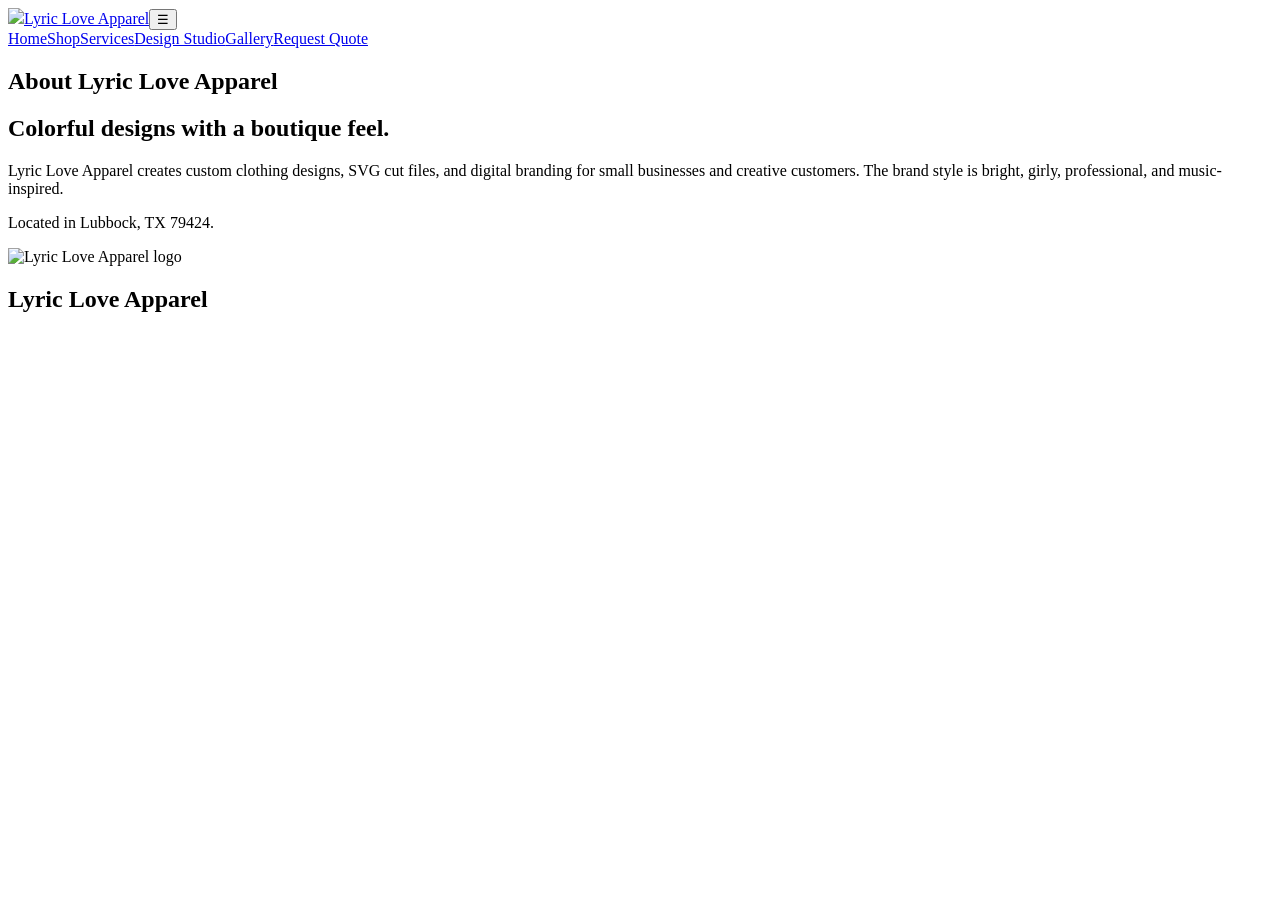
==== about.html @ c3734555 "Add files via upload" ====
<!DOCTYPE html><html lang="en"><head><meta charset="UTF-8"><meta name="viewport" content="width=device-width, initial-scale=1.0"><title>About | Lyric Love Apparel</title><link href="https://fonts.googleapis.com/css2?family=Pacifico&family=Poppins:wght@300;400;600;700;800&display=swap" rel="stylesheet"><link rel="stylesheet" href="css/style.css"></head><body><nav class="navbar"><a class="brand" href="index.html"><img src="images/logo.png"><span>Lyric Love Apparel</span></a><button class="menu-toggle">☰</button><div class="nav-links"><a href="index.html">Home</a><a href="shop.html">Shop</a><a href="services.html">Services</a><a href="design-studio.html">Design Studio</a><a href="gallery.html">Gallery</a><a href="contact.html" class="pill">Request Quote</a></div></nav><section class="page-hero"><h1>About Lyric Love Apparel</h1></section><section class="section split"><div><h2>Colorful designs with a boutique feel.</h2><p>Lyric Love Apparel creates custom clothing designs, SVG cut files, and digital branding for small businesses and creative customers. The brand style is bright, girly, professional, and music-inspired.</p><p>Located in Lubbock, TX 79424.</p></div><img class="card" src="images/logo.png" alt="Lyric Love Apparel logo"></section><footer><h2>Lyric Love Apparel</h2></footer><script src="js/script.js"></script></body></html>
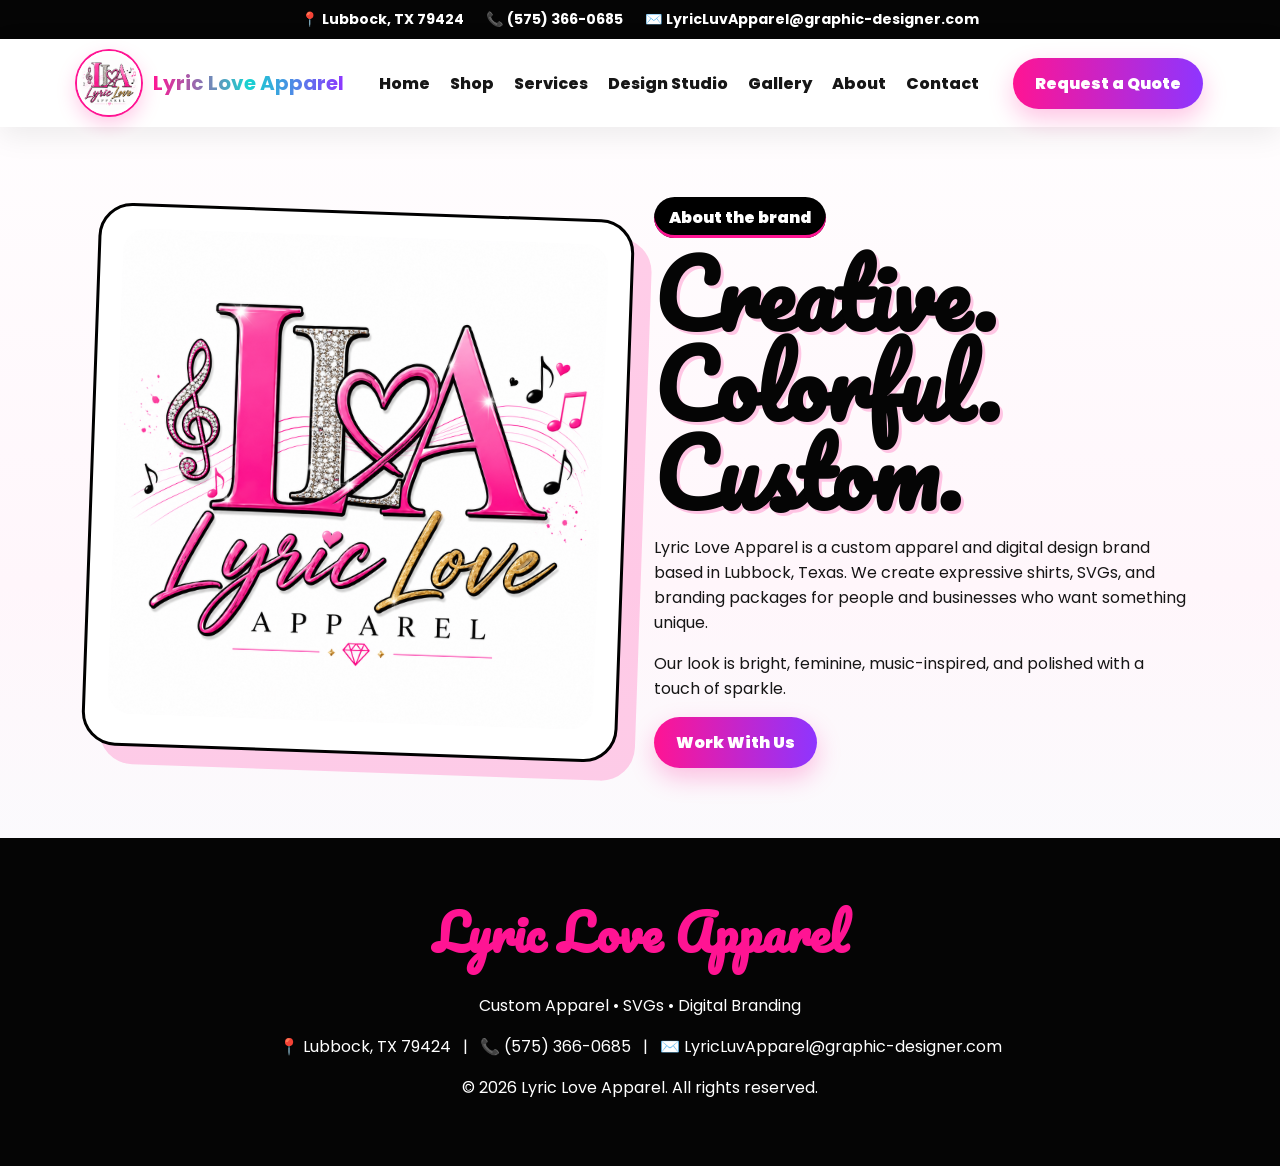
==== commit 5744ff65: "Add files via upload" ====
--- a/about.html
+++ b/about.html
@@ -1 +1,2 @@
-<!DOCTYPE html><html lang="en"><head><meta charset="UTF-8"><meta name="viewport" content="width=device-width, initial-scale=1.0"><title>About | Lyric Love Apparel</title><link href="https://fonts.googleapis.com/css2?family=Pacifico&family=Poppins:wght@300;400;600;700;800&display=swap" rel="stylesheet"><link rel="stylesheet" href="css/style.css"></head><body><nav class="navbar"><a class="brand" href="index.html"><img src="images/logo.png"><span>Lyric Love Apparel</span></a><button class="menu-toggle">☰</button><div class="nav-links"><a href="index.html">Home</a><a href="shop.html">Shop</a><a href="services.html">Services</a><a href="design-studio.html">Design Studio</a><a href="gallery.html">Gallery</a><a href="contact.html" class="pill">Request Quote</a></div></nav><section class="page-hero"><h1>About Lyric Love Apparel</h1></section><section class="section split"><div><h2>Colorful designs with a boutique feel.</h2><p>Lyric Love Apparel creates custom clothing designs, SVG cut files, and digital branding for small businesses and creative customers. The brand style is bright, girly, professional, and music-inspired.</p><p>Located in Lubbock, TX 79424.</p></div><img class="card" src="images/logo.png" alt="Lyric Love Apparel logo"></section><footer><h2>Lyric Love Apparel</h2></footer><script src="js/script.js"></script></body></html>
+<!doctype html><html lang="en"><head><meta charset="utf-8"><meta name="viewport" content="width=device-width,initial-scale=1"><title>About | Lyric Love Apparel</title><link rel="preconnect" href="https://fonts.googleapis.com"><link rel="preconnect" href="https://fonts.gstatic.com" crossorigin><link href="https://fonts.googleapis.com/css2?family=Pacifico&family=Poppins:wght@400;600;700;900&display=swap" rel="stylesheet"><style>
+:root{--pink:#ff1493;--teal:#16d4d0;--purple:#8e35ff;--gold:#ffc928;--black:#08080b;--white:#fff;--soft:#fff3fb}*{box-sizing:border-box}html{scroll-behavior:smooth}body{margin:0;font-family:Poppins,Arial,sans-serif;color:#161616;background:linear-gradient(180deg,#fff 0,#fff6fb 50%,#f6ffff)}a{color:inherit;text-decoration:none}.topbar{background:#050505;color:#fff;display:flex;justify-content:center;gap:22px;flex-wrap:wrap;padding:9px 14px;font-weight:700;font-size:.88rem}.topbar span{color:var(--pink)}.nav{position:sticky;top:0;z-index:99;background:rgba(255,255,255,.94);backdrop-filter:blur(10px);display:flex;align-items:center;justify-content:space-between;padding:12px 6%;box-shadow:0 8px 30px rgba(0,0,0,.08)}.brand{display:flex;align-items:center;gap:12px;font-weight:900}.brand img{height:64px;width:64px;object-fit:cover;border-radius:50%;border:3px solid #fff;box-shadow:0 0 0 2px var(--pink),0 8px 20px rgba(255,20,147,.25)}.brand b{font-size:1.25rem;background:linear-gradient(90deg,var(--pink),var(--teal),var(--purple));-webkit-background-clip:text;color:transparent}.links{display:flex;gap:20px;align-items:center;font-weight:800}.links a:hover{color:var(--pink)}.btn,.cartbtn{display:inline-flex;align-items:center;justify-content:center;gap:8px;border:0;border-radius:999px;padding:13px 22px;font-weight:900;cursor:pointer;background:linear-gradient(90deg,var(--pink),var(--purple));color:white;box-shadow:0 10px 24px rgba(255,20,147,.25);transition:.25s}.btn:hover,.cartbtn:hover{transform:translateY(-3px)}.btn.dark{background:#050505;border:2px solid var(--gold)}.hero{position:relative;overflow:hidden;min-height:72vh;display:grid;grid-template-columns:1.1fr .9fr;gap:30px;align-items:center;padding:70px 7%;background:radial-gradient(circle at 10% 20%,rgba(255,20,147,.4),transparent 25%),radial-gradient(circle at 80% 30%,rgba(22,212,208,.45),transparent 28%),radial-gradient(circle at 60% 90%,rgba(142,53,255,.35),transparent 32%),linear-gradient(135deg,#fff,#fff0fa,#eaffff)}.hero:before{content:'♪ ♫ ✨ ♬ ♫';position:absolute;inset:auto 0 25px 0;text-align:center;font-size:2rem;letter-spacing:18px;opacity:.5;animation:float 5s ease-in-out infinite}.badge{display:inline-block;background:#000;color:#fff;border-radius:999px;padding:8px 15px;font-weight:900;margin-bottom:12px;box-shadow:inset 0 -3px var(--pink)}h1{font-family:Pacifico,cursive;font-size:clamp(2.7rem,7vw,6rem);line-height:1;margin:0 0 16px;color:#050505;text-shadow:3px 3px 0 rgba(255,20,147,.22)}h2{font-size:clamp(1.8rem,4vw,3.1rem);margin:0 0 18px}.gradient{background:linear-gradient(90deg,var(--pink),var(--teal),var(--purple),var(--gold));-webkit-background-clip:text;color:transparent}.hero p{font-size:1.15rem;max-width:680px}.hero-card{background:#fff;border:3px solid #000;border-radius:34px;padding:22px;box-shadow:18px 18px 0 rgba(255,20,147,.2);transform:rotate(2deg)}.logo-preview{width:100%;border-radius:24px}.section{padding:70px 7%}.section-title{text-align:center;margin-bottom:34px}.section-title p{color:#555}.grid{display:grid;grid-template-columns:repeat(4,1fr);gap:22px}.card{background:#fff;border-radius:24px;padding:22px;box-shadow:0 12px 35px rgba(0,0,0,.09);border:1px solid rgba(0,0,0,.06);transition:.25s;overflow:hidden}.card:hover{transform:translateY(-8px);box-shadow:0 20px 45px rgba(255,20,147,.18)}.category{text-align:center;background:linear-gradient(135deg,#fff,#fff0fb)}.icon{width:78px;height:78px;border:3px solid var(--pink);border-radius:50%;display:grid;place-items:center;margin:auto;font-size:2rem;background:#fff}.products{grid-template-columns:repeat(3,1fr)}.product .mock{height:210px;border-radius:20px;margin:-6px -6px 18px;background:linear-gradient(135deg,var(--pink),var(--teal),var(--purple));display:grid;place-items:center;position:relative;overflow:hidden}.mock:after{content:'♪';position:absolute;font-size:8rem;color:rgba(255,255,255,.22);right:18px;top:10px}.shirt{width:130px;height:120px;background:#111;border-radius:16px 16px 28px 28px;clip-path:polygon(20% 0,35% 0,40% 12%,60% 12%,65% 0,80% 0,100% 25%,84% 42%,84% 100%,16% 100%,16% 42%,0 25%);box-shadow:0 8px 18px rgba(0,0,0,.25);display:grid;place-items:center;color:#fff;text-align:center;font-weight:900}.price{font-size:1.25rem;font-weight:900}.stars{color:#ff9800}.split{display:grid;grid-template-columns:1fr 1fr;gap:28px;align-items:center}.panel{background:#070707;color:white;border-radius:30px;padding:35px;box-shadow:0 18px 40px rgba(0,0,0,.2)}.service-list{display:grid;gap:14px}.service-item{display:flex;justify-content:space-between;gap:18px;border-bottom:1px solid rgba(255,255,255,.14);padding:12px 0}.marquee{background:#050505;color:#fff;padding:16px;font-weight:900;overflow:hidden;white-space:nowrap}.marquee span{display:inline-block;animation:scroll 22s linear infinite}.form{display:grid;gap:14px}.form input,.form textarea,.form select{width:100%;padding:14px 16px;border:2px solid #eee;border-radius:16px;font:inherit}.footer{background:#050505;color:#fff;padding:50px 7%;text-align:center}.footer h2{font-family:Pacifico,cursive;color:var(--pink)}.gallery{grid-template-columns:repeat(3,1fr)}.gallery .card{min-height:190px;background:linear-gradient(135deg,#fff,var(--soft));display:grid;place-items:center;text-align:center}.sale{display:inline-block;background:var(--gold);color:#000;border-radius:999px;padding:6px 12px;font-weight:900}.mobile{display:none}@keyframes float{50%{transform:translateY(-14px)}}@keyframes scroll{from{transform:translateX(0)}to{transform:translateX(-50%)}}@media(max-width:900px){.links{display:none}.mobile{display:inline-flex}.hero,.split{grid-template-columns:1fr}.hero{padding:44px 5%;text-align:center}.grid,.products,.gallery{grid-template-columns:1fr}.topbar{font-size:.78rem}.brand b{font-size:1rem}.brand img{height:52px;width:52px}.nav{padding:10px 4%}.section{padding:48px 5%}.hero-card{transform:none}h1{font-size:3.1rem}.btn{width:100%;margin:6px 0}.hero-actions{display:grid;gap:10px}}</style></head><body><div class="topbar"><div><span>📍</span> Lubbock, TX 79424</div><div><span>📞</span> (575) 366-0685</div><div><span>✉️</span> LyricLuvApparel@graphic-designer.com</div></div><nav class="nav"><a class="brand" href="index.html"><img src="logo.png" alt="Lyric Love Apparel logo" onerror="this.style.display='none'"><b>Lyric Love Apparel</b></a><div class="links"><a href="index.html">Home</a><a href="shop.html">Shop</a><a href="services.html">Services</a><a href="design-studio.html">Design Studio</a><a href="gallery.html">Gallery</a><a href="about.html">About</a><a href="contact.html">Contact</a></div><a class="btn" href="contact.html">Request a Quote</a><button class="mobile btn dark" onclick="document.querySelector('.links').style.display=document.querySelector('.links').style.display==='flex'?'none':'flex'">☰</button></nav><section class="section split"><div class="hero-card"><img class="logo-preview" src="logo.png" alt="Lyric Love Apparel logo"></div><div><span class="badge">About the brand</span><h1>Creative. Colorful. Custom.</h1><p>Lyric Love Apparel is a custom apparel and digital design brand based in Lubbock, Texas. We create expressive shirts, SVGs, and branding packages for people and businesses who want something unique.</p><p>Our look is bright, feminine, music-inspired, and polished with a touch of sparkle.</p><a class="btn" href="contact.html">Work With Us</a></div></section><footer class="footer"><h2>Lyric Love Apparel</h2><p>Custom Apparel • SVGs • Digital Branding</p><p>📍 Lubbock, TX 79424 &nbsp; | &nbsp; 📞 (575) 366-0685 &nbsp; | &nbsp; ✉️ LyricLuvApparel@graphic-designer.com</p><p>© 2026 Lyric Love Apparel. All rights reserved.</p></footer><script>document.querySelectorAll('.cartbtn').forEach(b=>b.addEventListener('click',()=>alert('Cart demo: To accept payments, connect PayPal, Stripe, Shopify, or Square.')));</script></body></html>
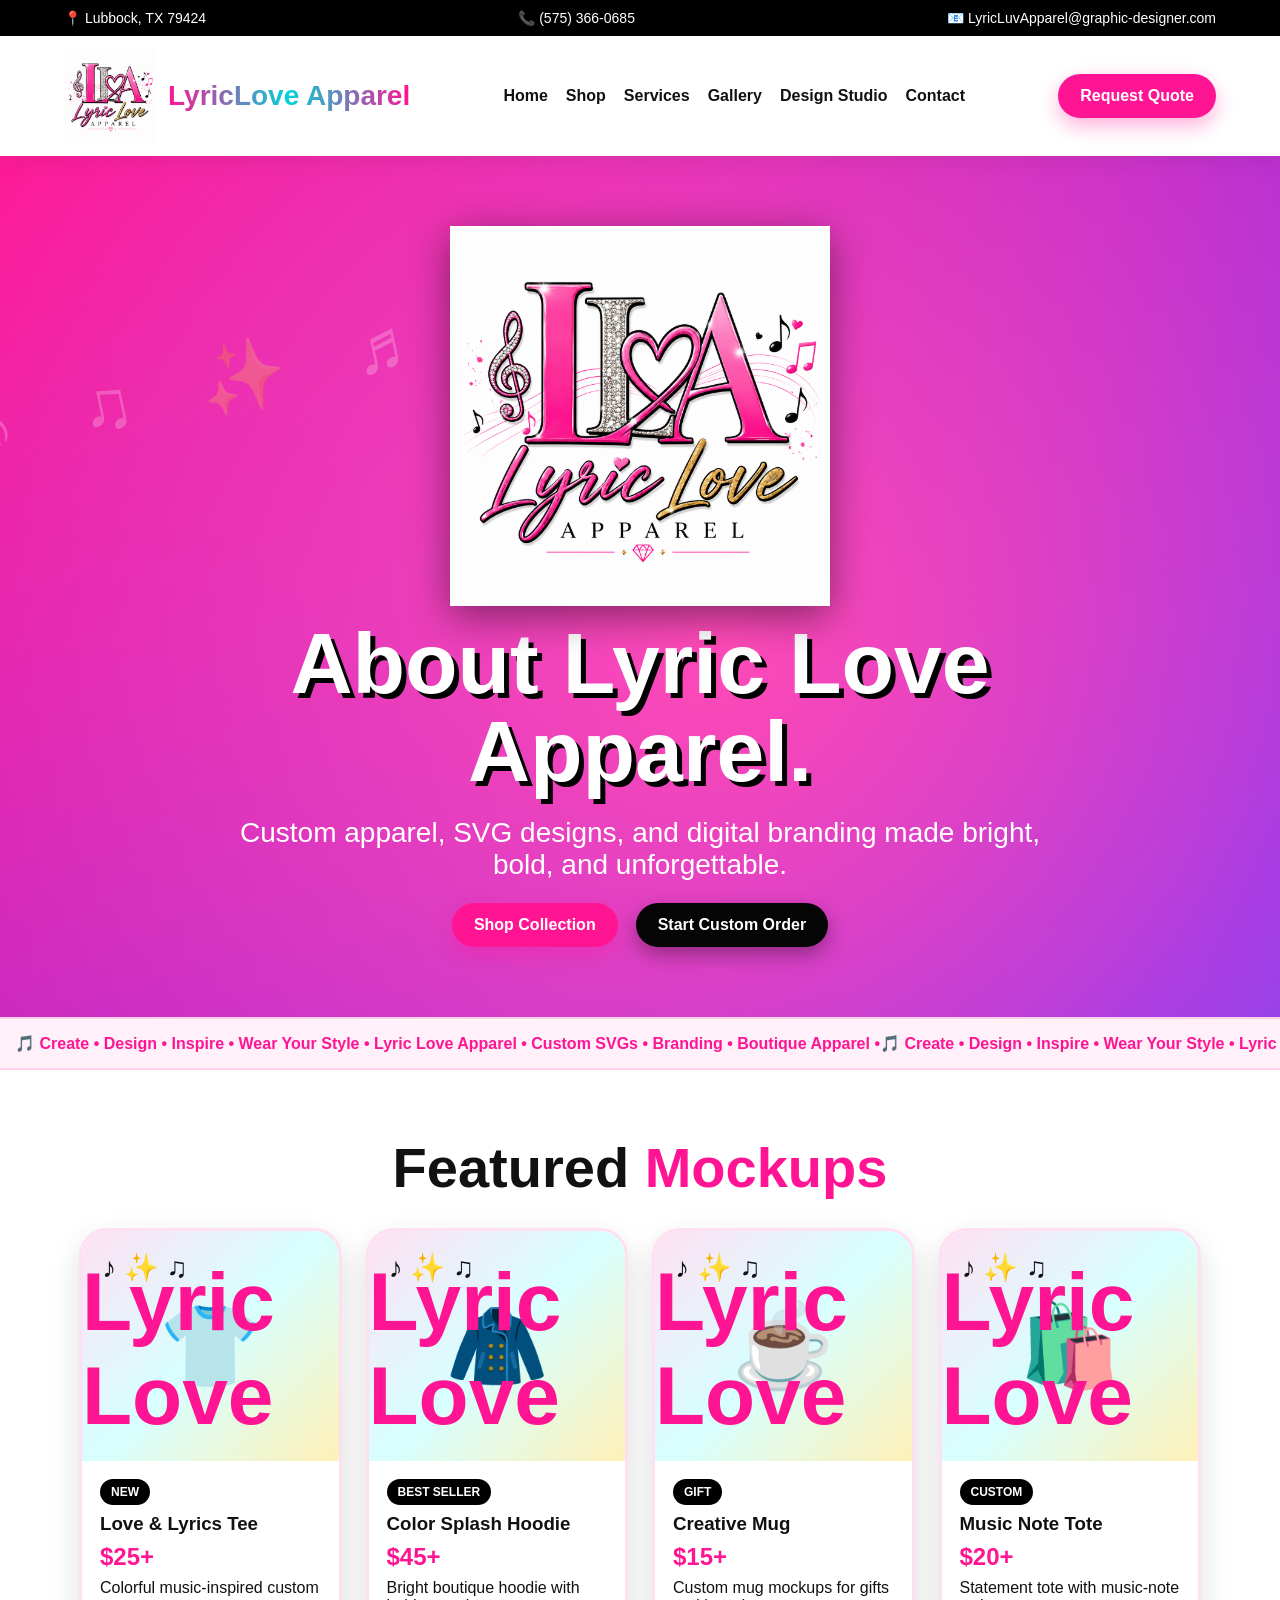
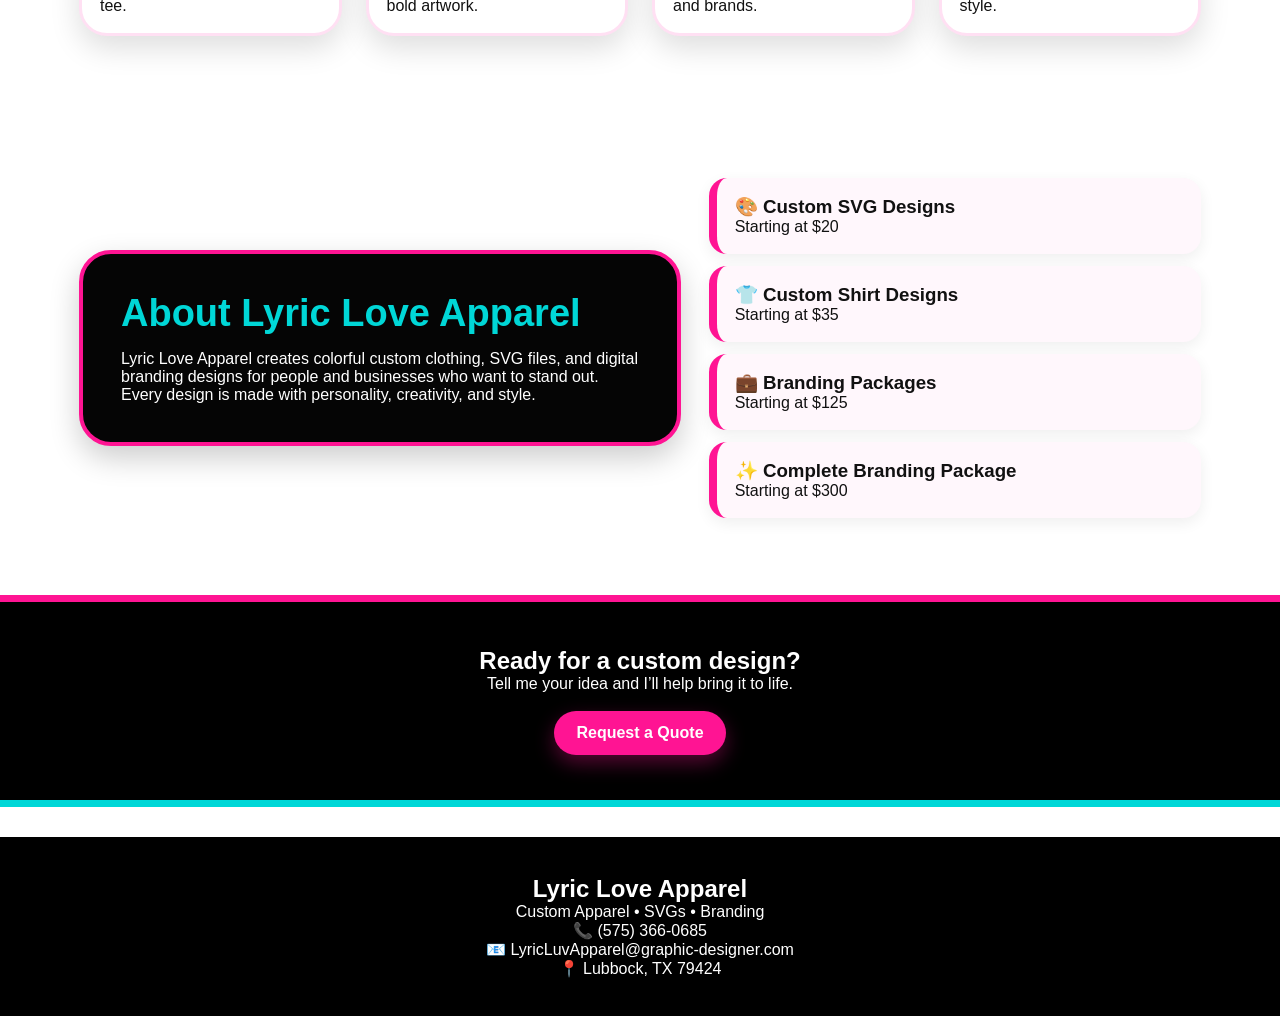
==== commit c94111be: "Add files via upload" ====
--- a/about.html
+++ b/about.html
@@ -1,2 +1 @@
-<!doctype html><html lang="en"><head><meta charset="utf-8"><meta name="viewport" content="width=device-width,initial-scale=1"><title>About | Lyric Love Apparel</title><link rel="preconnect" href="https://fonts.googleapis.com"><link rel="preconnect" href="https://fonts.gstatic.com" crossorigin><link href="https://fonts.googleapis.com/css2?family=Pacifico&family=Poppins:wght@400;600;700;900&display=swap" rel="stylesheet"><style>
-:root{--pink:#ff1493;--teal:#16d4d0;--purple:#8e35ff;--gold:#ffc928;--black:#08080b;--white:#fff;--soft:#fff3fb}*{box-sizing:border-box}html{scroll-behavior:smooth}body{margin:0;font-family:Poppins,Arial,sans-serif;color:#161616;background:linear-gradient(180deg,#fff 0,#fff6fb 50%,#f6ffff)}a{color:inherit;text-decoration:none}.topbar{background:#050505;color:#fff;display:flex;justify-content:center;gap:22px;flex-wrap:wrap;padding:9px 14px;font-weight:700;font-size:.88rem}.topbar span{color:var(--pink)}.nav{position:sticky;top:0;z-index:99;background:rgba(255,255,255,.94);backdrop-filter:blur(10px);display:flex;align-items:center;justify-content:space-between;padding:12px 6%;box-shadow:0 8px 30px rgba(0,0,0,.08)}.brand{display:flex;align-items:center;gap:12px;font-weight:900}.brand img{height:64px;width:64px;object-fit:cover;border-radius:50%;border:3px solid #fff;box-shadow:0 0 0 2px var(--pink),0 8px 20px rgba(255,20,147,.25)}.brand b{font-size:1.25rem;background:linear-gradient(90deg,var(--pink),var(--teal),var(--purple));-webkit-background-clip:text;color:transparent}.links{display:flex;gap:20px;align-items:center;font-weight:800}.links a:hover{color:var(--pink)}.btn,.cartbtn{display:inline-flex;align-items:center;justify-content:center;gap:8px;border:0;border-radius:999px;padding:13px 22px;font-weight:900;cursor:pointer;background:linear-gradient(90deg,var(--pink),var(--purple));color:white;box-shadow:0 10px 24px rgba(255,20,147,.25);transition:.25s}.btn:hover,.cartbtn:hover{transform:translateY(-3px)}.btn.dark{background:#050505;border:2px solid var(--gold)}.hero{position:relative;overflow:hidden;min-height:72vh;display:grid;grid-template-columns:1.1fr .9fr;gap:30px;align-items:center;padding:70px 7%;background:radial-gradient(circle at 10% 20%,rgba(255,20,147,.4),transparent 25%),radial-gradient(circle at 80% 30%,rgba(22,212,208,.45),transparent 28%),radial-gradient(circle at 60% 90%,rgba(142,53,255,.35),transparent 32%),linear-gradient(135deg,#fff,#fff0fa,#eaffff)}.hero:before{content:'♪ ♫ ✨ ♬ ♫';position:absolute;inset:auto 0 25px 0;text-align:center;font-size:2rem;letter-spacing:18px;opacity:.5;animation:float 5s ease-in-out infinite}.badge{display:inline-block;background:#000;color:#fff;border-radius:999px;padding:8px 15px;font-weight:900;margin-bottom:12px;box-shadow:inset 0 -3px var(--pink)}h1{font-family:Pacifico,cursive;font-size:clamp(2.7rem,7vw,6rem);line-height:1;margin:0 0 16px;color:#050505;text-shadow:3px 3px 0 rgba(255,20,147,.22)}h2{font-size:clamp(1.8rem,4vw,3.1rem);margin:0 0 18px}.gradient{background:linear-gradient(90deg,var(--pink),var(--teal),var(--purple),var(--gold));-webkit-background-clip:text;color:transparent}.hero p{font-size:1.15rem;max-width:680px}.hero-card{background:#fff;border:3px solid #000;border-radius:34px;padding:22px;box-shadow:18px 18px 0 rgba(255,20,147,.2);transform:rotate(2deg)}.logo-preview{width:100%;border-radius:24px}.section{padding:70px 7%}.section-title{text-align:center;margin-bottom:34px}.section-title p{color:#555}.grid{display:grid;grid-template-columns:repeat(4,1fr);gap:22px}.card{background:#fff;border-radius:24px;padding:22px;box-shadow:0 12px 35px rgba(0,0,0,.09);border:1px solid rgba(0,0,0,.06);transition:.25s;overflow:hidden}.card:hover{transform:translateY(-8px);box-shadow:0 20px 45px rgba(255,20,147,.18)}.category{text-align:center;background:linear-gradient(135deg,#fff,#fff0fb)}.icon{width:78px;height:78px;border:3px solid var(--pink);border-radius:50%;display:grid;place-items:center;margin:auto;font-size:2rem;background:#fff}.products{grid-template-columns:repeat(3,1fr)}.product .mock{height:210px;border-radius:20px;margin:-6px -6px 18px;background:linear-gradient(135deg,var(--pink),var(--teal),var(--purple));display:grid;place-items:center;position:relative;overflow:hidden}.mock:after{content:'♪';position:absolute;font-size:8rem;color:rgba(255,255,255,.22);right:18px;top:10px}.shirt{width:130px;height:120px;background:#111;border-radius:16px 16px 28px 28px;clip-path:polygon(20% 0,35% 0,40% 12%,60% 12%,65% 0,80% 0,100% 25%,84% 42%,84% 100%,16% 100%,16% 42%,0 25%);box-shadow:0 8px 18px rgba(0,0,0,.25);display:grid;place-items:center;color:#fff;text-align:center;font-weight:900}.price{font-size:1.25rem;font-weight:900}.stars{color:#ff9800}.split{display:grid;grid-template-columns:1fr 1fr;gap:28px;align-items:center}.panel{background:#070707;color:white;border-radius:30px;padding:35px;box-shadow:0 18px 40px rgba(0,0,0,.2)}.service-list{display:grid;gap:14px}.service-item{display:flex;justify-content:space-between;gap:18px;border-bottom:1px solid rgba(255,255,255,.14);padding:12px 0}.marquee{background:#050505;color:#fff;padding:16px;font-weight:900;overflow:hidden;white-space:nowrap}.marquee span{display:inline-block;animation:scroll 22s linear infinite}.form{display:grid;gap:14px}.form input,.form textarea,.form select{width:100%;padding:14px 16px;border:2px solid #eee;border-radius:16px;font:inherit}.footer{background:#050505;color:#fff;padding:50px 7%;text-align:center}.footer h2{font-family:Pacifico,cursive;color:var(--pink)}.gallery{grid-template-columns:repeat(3,1fr)}.gallery .card{min-height:190px;background:linear-gradient(135deg,#fff,var(--soft));display:grid;place-items:center;text-align:center}.sale{display:inline-block;background:var(--gold);color:#000;border-radius:999px;padding:6px 12px;font-weight:900}.mobile{display:none}@keyframes float{50%{transform:translateY(-14px)}}@keyframes scroll{from{transform:translateX(0)}to{transform:translateX(-50%)}}@media(max-width:900px){.links{display:none}.mobile{display:inline-flex}.hero,.split{grid-template-columns:1fr}.hero{padding:44px 5%;text-align:center}.grid,.products,.gallery{grid-template-columns:1fr}.topbar{font-size:.78rem}.brand b{font-size:1rem}.brand img{height:52px;width:52px}.nav{padding:10px 4%}.section{padding:48px 5%}.hero-card{transform:none}h1{font-size:3.1rem}.btn{width:100%;margin:6px 0}.hero-actions{display:grid;gap:10px}}</style></head><body><div class="topbar"><div><span>📍</span> Lubbock, TX 79424</div><div><span>📞</span> (575) 366-0685</div><div><span>✉️</span> LyricLuvApparel@graphic-designer.com</div></div><nav class="nav"><a class="brand" href="index.html"><img src="logo.png" alt="Lyric Love Apparel logo" onerror="this.style.display='none'"><b>Lyric Love Apparel</b></a><div class="links"><a href="index.html">Home</a><a href="shop.html">Shop</a><a href="services.html">Services</a><a href="design-studio.html">Design Studio</a><a href="gallery.html">Gallery</a><a href="about.html">About</a><a href="contact.html">Contact</a></div><a class="btn" href="contact.html">Request a Quote</a><button class="mobile btn dark" onclick="document.querySelector('.links').style.display=document.querySelector('.links').style.display==='flex'?'none':'flex'">☰</button></nav><section class="section split"><div class="hero-card"><img class="logo-preview" src="logo.png" alt="Lyric Love Apparel logo"></div><div><span class="badge">About the brand</span><h1>Creative. Colorful. Custom.</h1><p>Lyric Love Apparel is a custom apparel and digital design brand based in Lubbock, Texas. We create expressive shirts, SVGs, and branding packages for people and businesses who want something unique.</p><p>Our look is bright, feminine, music-inspired, and polished with a touch of sparkle.</p><a class="btn" href="contact.html">Work With Us</a></div></section><footer class="footer"><h2>Lyric Love Apparel</h2><p>Custom Apparel • SVGs • Digital Branding</p><p>📍 Lubbock, TX 79424 &nbsp; | &nbsp; 📞 (575) 366-0685 &nbsp; | &nbsp; ✉️ LyricLuvApparel@graphic-designer.com</p><p>© 2026 Lyric Love Apparel. All rights reserved.</p></footer><script>document.querySelectorAll('.cartbtn').forEach(b=>b.addEventListener('click',()=>alert('Cart demo: To accept payments, connect PayPal, Stripe, Shopify, or Square.')));</script></body></html>+<!DOCTYPE html><html lang="en"><head><meta charset="UTF-8"><meta name="viewport" content="width=device-width,initial-scale=1"><title>Lyric Love Apparel</title><link rel="stylesheet" href="style.css"></head><body><div class="topbar"><div>📍 Lubbock, TX 79424</div><div>📞 (575) 366-0685</div><div>📧 LyricLuvApparel@graphic-designer.com</div></div><nav class="nav"><a class="brand" href="index.html"><img src="logo.png" alt="Lyric Love Apparel logo"><b>LyricLove Apparel</b></a><div class="links"><a href="index.html">Home</a><a href="shop.html">Shop</a><a href="services.html">Services</a><a href="gallery.html">Gallery</a><a href="design-studio.html">Design Studio</a><a href="contact.html">Contact</a></div><a class="pill" href="contact.html">Request Quote</a></nav><section class="hero"><div><img src="logo.png" alt="Lyric Love Apparel"><h1>About Lyric Love<br>Apparel.</h1><p>Custom apparel, SVG designs, and digital branding made bright, bold, and unforgettable.</p><div class="buttons"><a class="pill" href="shop.html">Shop Collection</a><a class="darkpill" href="design-studio.html">Start Custom Order</a></div></div></section><div class="marquee"><span>🎵 Create • Design • Inspire • Wear Your Style • Lyric Love Apparel • Custom SVGs • Branding • Boutique Apparel • </span><span>🎵 Create • Design • Inspire • Wear Your Style • Lyric Love Apparel • Custom SVGs • Branding • Boutique Apparel • </span></div><section class="section"><h2 class="title">Featured <span>Mockups</span></h2><div class="grid"><div class="card"><div class="mock">👕</div><div class="content"><span class="badge">NEW</span><h3>Love & Lyrics Tee</h3><p class="price">$25+</p><p>Colorful music-inspired custom tee.</p></div></div><div class="card"><div class="mock">🧥</div><div class="content"><span class="badge">BEST SELLER</span><h3>Color Splash Hoodie</h3><p class="price">$45+</p><p>Bright boutique hoodie with bold artwork.</p></div></div><div class="card"><div class="mock">☕</div><div class="content"><span class="badge">GIFT</span><h3>Creative Mug</h3><p class="price">$15+</p><p>Custom mug mockups for gifts and brands.</p></div></div><div class="card"><div class="mock">🛍️</div><div class="content"><span class="badge">CUSTOM</span><h3>Music Note Tote</h3><p class="price">$20+</p><p>Statement tote with music-note style.</p></div></div></div></section><section class="section split"><div class="panel"><h2>About Lyric Love Apparel</h2><p>Lyric Love Apparel creates colorful custom clothing, SVG files, and digital branding designs for people and businesses who want to stand out. Every design is made with personality, creativity, and style.</p></div><div><div class="service"><h3>🎨 Custom SVG Designs</h3><p>Starting at $20</p></div><div class="service"><h3>👕 Custom Shirt Designs</h3><p>Starting at $35</p></div><div class="service"><h3>💼 Branding Packages</h3><p>Starting at $125</p></div><div class="service"><h3>✨ Complete Branding Package</h3><p>Starting at $300</p></div></div></section><section class="banner"><h2>Ready for a custom design?</h2><p>Tell me your idea and I’ll help bring it to life.</p><br><a class="pill" href="contact.html">Request a Quote</a></section><footer><h2>Lyric Love Apparel</h2><p>Custom Apparel • SVGs • Branding</p><p>📞 (575) 366-0685</p><p>📧 LyricLuvApparel@graphic-designer.com</p><p>📍 Lubbock, TX 79424</p></footer><div class="miniNav"><a href="index.html">🏠<br>Home</a><a href="shop.html">🛍️<br>Shop</a><a href="services.html">🎨<br>Services</a><a href="contact.html">💌<br>Quote</a></div><script src="script.js"></script></body></html>
--- a/style.css
+++ b/style.css
@@ -0,0 +1 @@
+*{box-sizing:border-box;margin:0;padding:0}html{scroll-behavior:smooth}body{font-family:Arial,Helvetica,sans-serif;background:#fff;color:#111;overflow-x:hidden}a{text-decoration:none;color:inherit}.topbar{background:#000;color:#fff;padding:10px 5%;display:flex;justify-content:space-between;gap:10px;flex-wrap:wrap;font-size:14px}.nav{display:flex;align-items:center;justify-content:space-between;padding:14px 5%;background:#fff;box-shadow:0 6px 20px #0001;position:sticky;top:0;z-index:50}.brand{display:flex;align-items:center;gap:12px}.brand img{width:92px;height:auto}.brand b{font-size:28px;background:linear-gradient(90deg,#ff1493,#00d4d8,#ff1493);-webkit-background-clip:text;color:transparent}.links{display:flex;gap:18px;font-weight:800}.pill{display:inline-block;background:#ff1493;color:#fff;padding:13px 22px;border-radius:999px;font-weight:900;box-shadow:0 8px 20px #ff149355}.darkpill{display:inline-block;background:#050505;color:#fff;padding:13px 22px;border-radius:999px;font-weight:900;box-shadow:0 8px 20px #0005}.hero{min-height:78vh;display:grid;place-items:center;text-align:center;padding:70px 5%;color:#fff;background:radial-gradient(circle at 20% 20%,#ff4ab7,transparent 28%),radial-gradient(circle at 85% 25%,#00d7d7,transparent 24%),linear-gradient(135deg,#ff1493,#7535ff,#00cfd1,#ffd54a);background-size:280% 280%;animation:move 9s infinite alternate;position:relative;overflow:hidden}.hero:before{content:'♪ ♫ ✨ ♬ 💖 🎤';position:absolute;font-size:70px;opacity:.23;letter-spacing:25px;transform:rotate(-12deg);top:18%;left:-30px}.hero:after{content:'';position:absolute;inset:auto -20% -25% -20%;height:180px;background:radial-gradient(circle,#fff8,transparent 65%);filter:blur(15px)}.hero img{width:min(380px,85vw);filter:drop-shadow(0 10px 20px #0007);margin-bottom:10px}.hero h1{font-size:clamp(42px,8vw,86px);line-height:1.02;text-shadow:5px 5px #000}.hero p{font-size:clamp(19px,4vw,28px);max-width:850px;margin:22px auto}.buttons{display:flex;gap:18px;justify-content:center;flex-wrap:wrap}.section{padding:65px 5%;max-width:1250px;margin:auto}.title{text-align:center;font-size:clamp(34px,6vw,56px);margin-bottom:28px}.title span{color:#ff1493}.grid{display:grid;grid-template-columns:repeat(auto-fit,minmax(230px,1fr));gap:24px}.card{background:#fff;border-radius:28px;box-shadow:0 12px 30px #0002;overflow:hidden;border:3px solid #ffe0f3;transition:.3s}.card:hover{transform:translateY(-8px)}.mock{height:230px;display:grid;place-items:center;font-size:82px;position:relative;background:linear-gradient(135deg,#ffe1f3,#d7ffff,#fff1b8)}.mock:before{content:'♪ ✨ ♫';position:absolute;top:20px;left:20px;font-size:28px}.mock:after{content:'Lyric Love';position:absolute;bottom:18px;right:18px;color:#ff1493;font-weight:900}.card .content{padding:18px}.price{font-size:24px;color:#ff1493;font-weight:900;margin:8px 0}.badge{display:inline-block;background:#000;color:#fff;border-radius:20px;padding:6px 11px;font-size:12px;font-weight:900;margin-bottom:8px}.split{display:grid;grid-template-columns:1.1fr .9fr;gap:28px;align-items:center}.panel{background:#050505;color:#fff;border-radius:32px;padding:38px;border:4px solid #ff1493;box-shadow:0 12px 30px #0003}.panel h2{color:#00d7d7;font-size:38px;margin-bottom:15px}.service{background:#fff7fc;border-left:8px solid #ff1493;padding:18px;border-radius:18px;margin:12px 0;box-shadow:0 5px 15px #0001}.banner{background:#000;color:#fff;text-align:center;padding:45px 5%;border-top:7px solid #ff1493;border-bottom:7px solid #00d7d7}.form{max-width:760px;margin:auto;background:#fff;padding:25px;border-radius:28px;box-shadow:0 12px 30px #0002}input,select,textarea{width:100%;padding:15px;border:2px solid #eee;border-radius:14px;margin:8px 0;font-size:16px}footer{background:#000;color:#fff;text-align:center;padding:38px 5%;margin-top:30px}.marquee{white-space:nowrap;overflow:hidden;background:#fff0fa;border-block:2px solid #ffd1ec;padding:15px;font-weight:900;color:#ff1493}.marquee span{display:inline-block;animation:marq 18s linear infinite}.gallery{columns:3 240px;column-gap:18px}.gallery .mock{break-inside:avoid;border-radius:24px;margin:0 0 18px;height:260px}.miniNav{display:none}@keyframes move{from{background-position:left}to{background-position:right}}@keyframes marq{to{transform:translateX(-50%)}}@media(max-width:780px){.links{display:none}.brand img{width:72px}.brand b{font-size:24px}.split{grid-template-columns:1fr}.hero{min-height:70vh}.topbar{font-size:13px}.miniNav{display:flex;position:fixed;bottom:0;left:0;right:0;background:#000;color:#fff;justify-content:space-around;padding:12px 5px;z-index:99}.miniNav a{font-size:13px;text-align:center}body{padding-bottom:58px}}
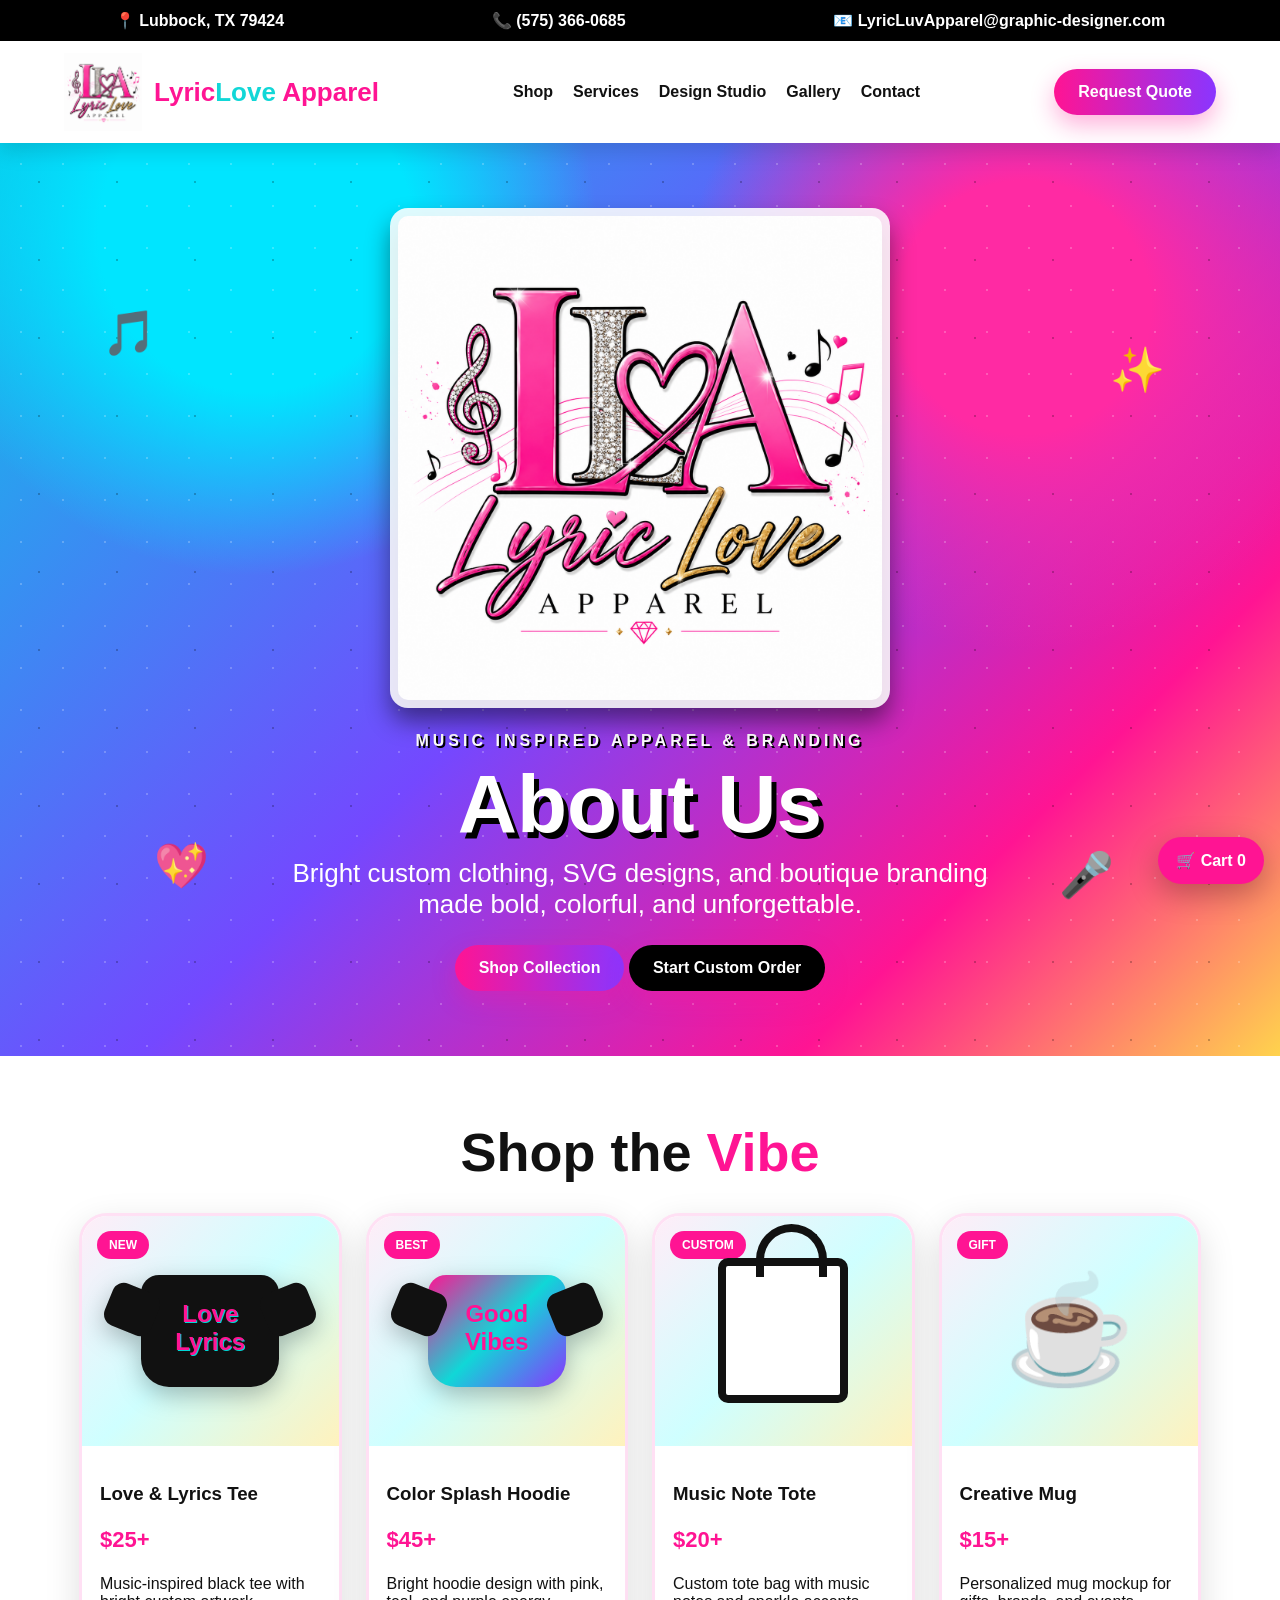
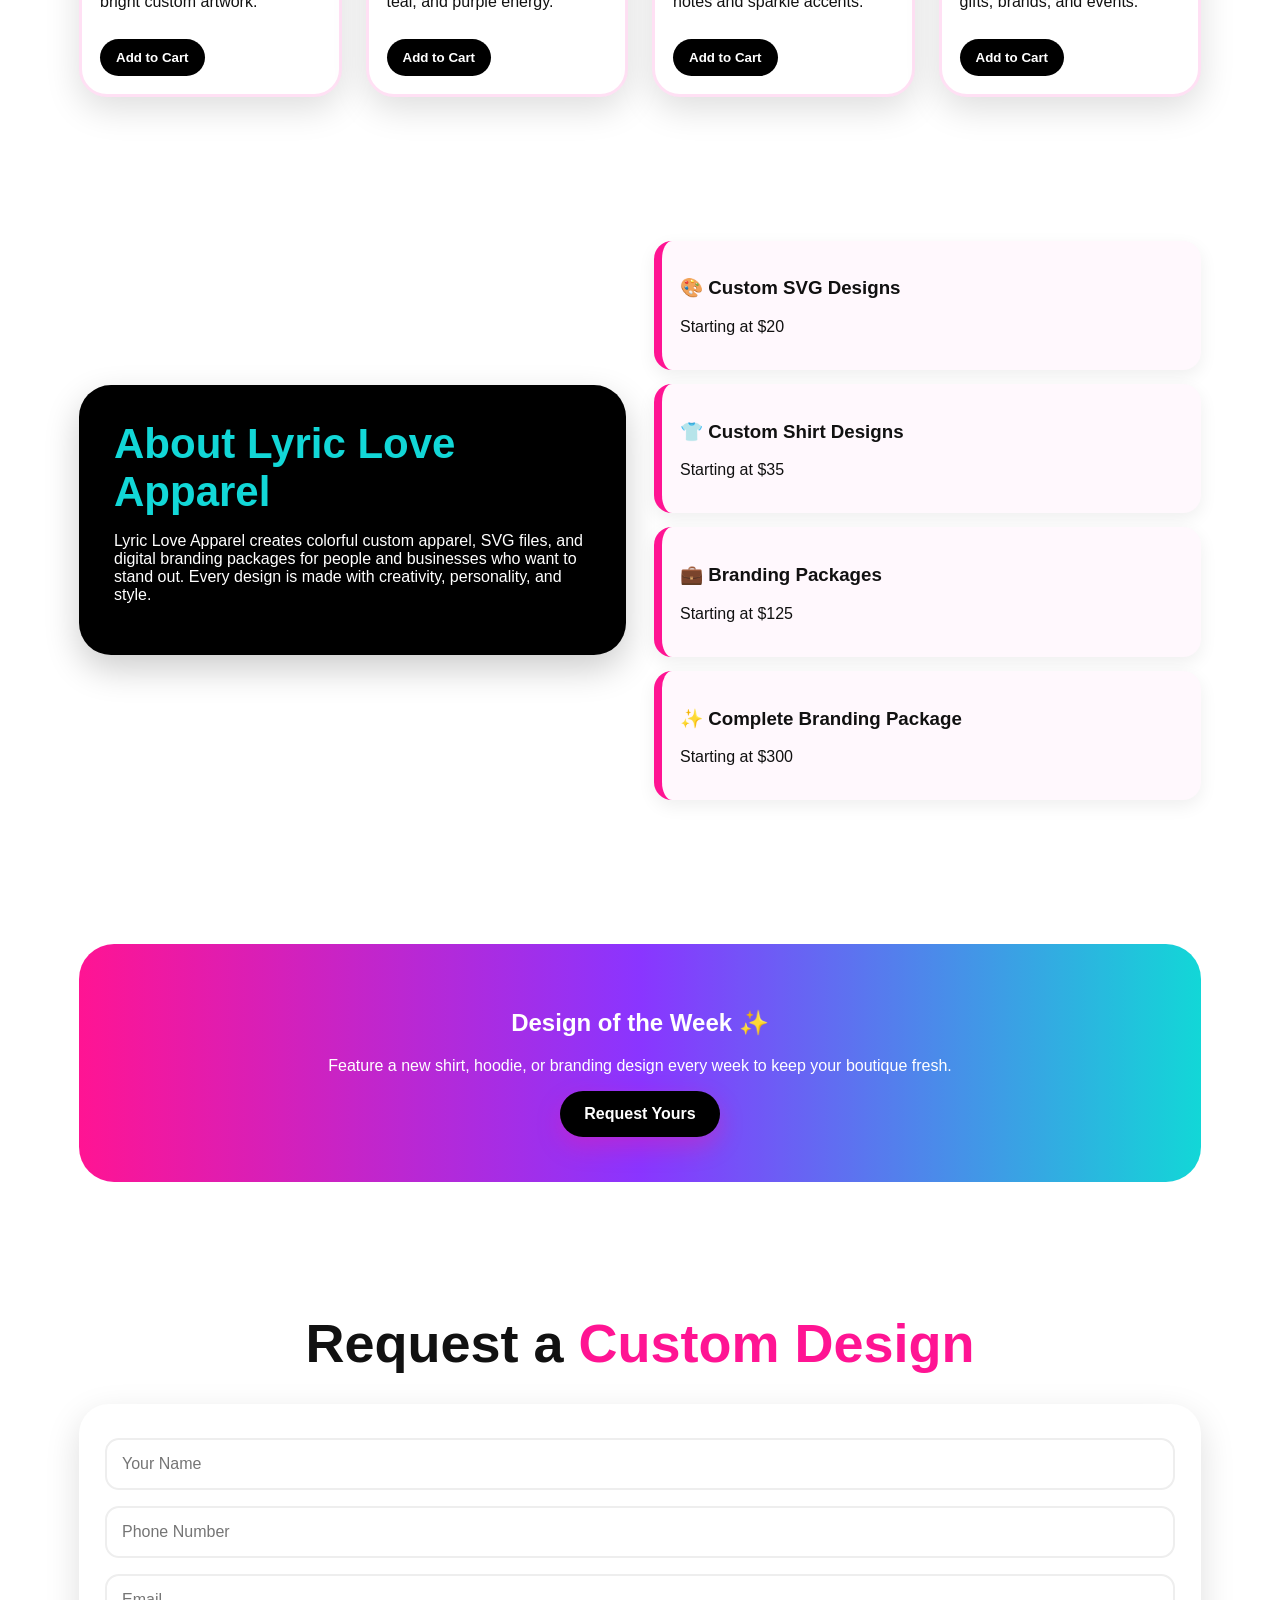
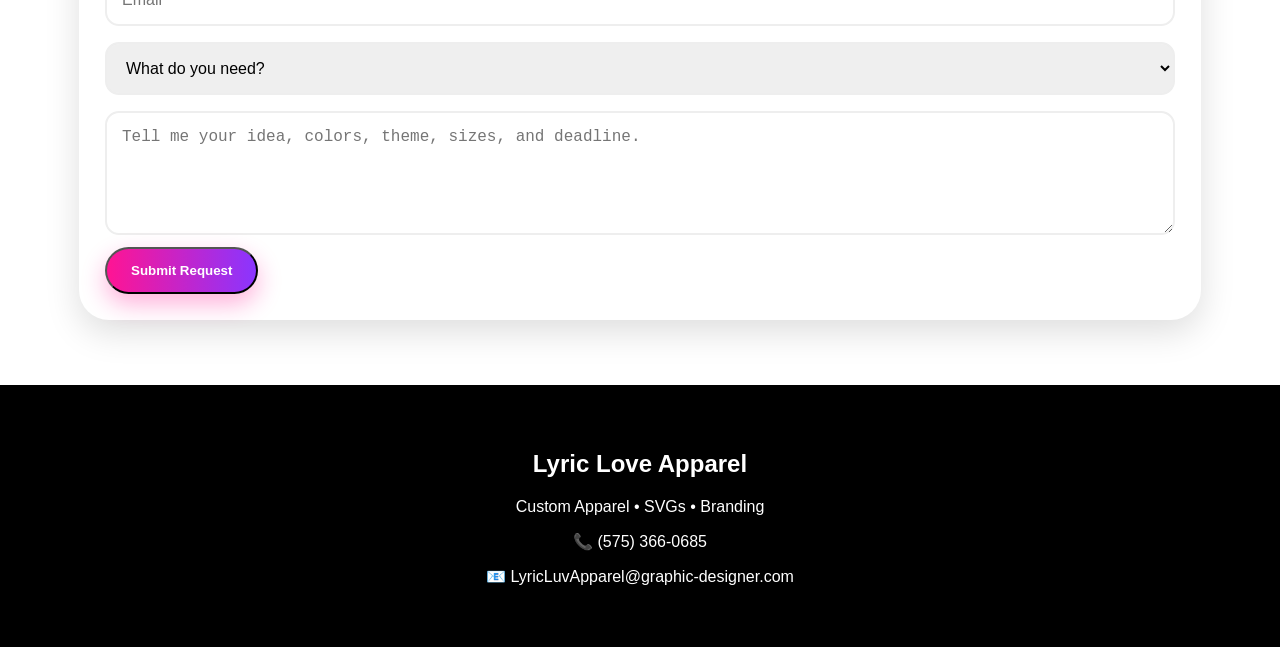
==== commit ae311264: "Add files via upload" ====
--- a/about.html
+++ b/about.html
@@ -1 +1,9 @@
-<!DOCTYPE html><html lang="en"><head><meta charset="UTF-8"><meta name="viewport" content="width=device-width,initial-scale=1"><title>Lyric Love Apparel</title><link rel="stylesheet" href="style.css"></head><body><div class="topbar"><div>📍 Lubbock, TX 79424</div><div>📞 (575) 366-0685</div><div>📧 LyricLuvApparel@graphic-designer.com</div></div><nav class="nav"><a class="brand" href="index.html"><img src="logo.png" alt="Lyric Love Apparel logo"><b>LyricLove Apparel</b></a><div class="links"><a href="index.html">Home</a><a href="shop.html">Shop</a><a href="services.html">Services</a><a href="gallery.html">Gallery</a><a href="design-studio.html">Design Studio</a><a href="contact.html">Contact</a></div><a class="pill" href="contact.html">Request Quote</a></nav><section class="hero"><div><img src="logo.png" alt="Lyric Love Apparel"><h1>About Lyric Love<br>Apparel.</h1><p>Custom apparel, SVG designs, and digital branding made bright, bold, and unforgettable.</p><div class="buttons"><a class="pill" href="shop.html">Shop Collection</a><a class="darkpill" href="design-studio.html">Start Custom Order</a></div></div></section><div class="marquee"><span>🎵 Create • Design • Inspire • Wear Your Style • Lyric Love Apparel • Custom SVGs • Branding • Boutique Apparel • </span><span>🎵 Create • Design • Inspire • Wear Your Style • Lyric Love Apparel • Custom SVGs • Branding • Boutique Apparel • </span></div><section class="section"><h2 class="title">Featured <span>Mockups</span></h2><div class="grid"><div class="card"><div class="mock">👕</div><div class="content"><span class="badge">NEW</span><h3>Love & Lyrics Tee</h3><p class="price">$25+</p><p>Colorful music-inspired custom tee.</p></div></div><div class="card"><div class="mock">🧥</div><div class="content"><span class="badge">BEST SELLER</span><h3>Color Splash Hoodie</h3><p class="price">$45+</p><p>Bright boutique hoodie with bold artwork.</p></div></div><div class="card"><div class="mock">☕</div><div class="content"><span class="badge">GIFT</span><h3>Creative Mug</h3><p class="price">$15+</p><p>Custom mug mockups for gifts and brands.</p></div></div><div class="card"><div class="mock">🛍️</div><div class="content"><span class="badge">CUSTOM</span><h3>Music Note Tote</h3><p class="price">$20+</p><p>Statement tote with music-note style.</p></div></div></div></section><section class="section split"><div class="panel"><h2>About Lyric Love Apparel</h2><p>Lyric Love Apparel creates colorful custom clothing, SVG files, and digital branding designs for people and businesses who want to stand out. Every design is made with personality, creativity, and style.</p></div><div><div class="service"><h3>🎨 Custom SVG Designs</h3><p>Starting at $20</p></div><div class="service"><h3>👕 Custom Shirt Designs</h3><p>Starting at $35</p></div><div class="service"><h3>💼 Branding Packages</h3><p>Starting at $125</p></div><div class="service"><h3>✨ Complete Branding Package</h3><p>Starting at $300</p></div></div></section><section class="banner"><h2>Ready for a custom design?</h2><p>Tell me your idea and I’ll help bring it to life.</p><br><a class="pill" href="contact.html">Request a Quote</a></section><footer><h2>Lyric Love Apparel</h2><p>Custom Apparel • SVGs • Branding</p><p>📞 (575) 366-0685</p><p>📧 LyricLuvApparel@graphic-designer.com</p><p>📍 Lubbock, TX 79424</p></footer><div class="miniNav"><a href="index.html">🏠<br>Home</a><a href="shop.html">🛍️<br>Shop</a><a href="services.html">🎨<br>Services</a><a href="contact.html">💌<br>Quote</a></div><script src="script.js"></script></body></html>
+<!doctype html><html lang="en"><head><meta charset="utf-8"><meta name="viewport" content="width=device-width,initial-scale=1"><title>About Us | Lyric Love Apparel</title><link rel="stylesheet" href="style.css"></head><body>
+<div class="topbar"><div>📍 Lubbock, TX 79424</div><div>📞 (575) 366-0685</div><div>📧 LyricLuvApparel@graphic-designer.com</div></div>
+<nav class="nav"><a class="brand" href="index.html"><img src="logo.png" alt="Lyric Love Apparel logo"><div>Lyric<span>Love</span> Apparel</div></a><div class="links"><a href="shop.html">Shop</a><a href="services.html">Services</a><a href="design-studio.html">Design Studio</a><a href="gallery.html">Gallery</a><a href="contact.html">Contact</a></div><a class="btn" href="contact.html">Request Quote</a></nav>
+<section class="hero"><div class="float f1">🎵</div><div class="float f2">✨</div><div class="float f3">💖</div><div class="float f4">🎤</div><div class="hero-card"><img class="hero-logo" src="logo.png" alt="Lyric Love Apparel"><div class="kicker">Music Inspired Apparel & Branding</div><h1>About Us</h1><p>Bright custom clothing, SVG designs, and boutique branding made bold, colorful, and unforgettable.</p><a class="btn" href="shop.html">Shop Collection</a> <a class="btn dark" href="design-studio.html">Start Custom Order</a></div></section>
+<section class="section"><h2 class="title">Shop the <span>Vibe</span></h2><div class="grid"><div class="card"><div class="mock"><span class="badge">NEW</span><div class="shirt"><i>Love<br>Lyrics</i></div></div><div class="card-body"><h3>Love & Lyrics Tee</h3><p class="price">$25+</p><p>Music-inspired black tee with bright custom artwork.</p><button class="mini-btn">Add to Cart</button></div></div><div class="card"><div class="mock"><span class="badge">BEST</span><div class="shirt hoodie"><i>Good<br>Vibes</i></div></div><div class="card-body"><h3>Color Splash Hoodie</h3><p class="price">$45+</p><p>Bright hoodie design with pink, teal, and purple energy.</p><button class="mini-btn">Add to Cart</button></div></div><div class="card"><div class="mock"><span class="badge">CUSTOM</span><div class="tote"></div></div><div class="card-body"><h3>Music Note Tote</h3><p class="price">$20+</p><p>Custom tote bag with music notes and sparkle accents.</p><button class="mini-btn">Add to Cart</button></div></div><div class="card"><div class="mock"><span class="badge">GIFT</span><div class="mug">☕</div></div><div class="card-body"><h3>Creative Mug</h3><p class="price">$15+</p><p>Personalized mug mockup for gifts, brands, and events.</p><button class="mini-btn">Add to Cart</button></div></div></div></section>
+<section class="section split"><div class="panel"><h2>About Lyric Love Apparel</h2><p>Lyric Love Apparel creates colorful custom apparel, SVG files, and digital branding packages for people and businesses who want to stand out. Every design is made with creativity, personality, and style.</p></div><div><div class="service"><h3>🎨 Custom SVG Designs</h3><p>Starting at $20</p></div><div class="service"><h3>👕 Custom Shirt Designs</h3><p>Starting at $35</p></div><div class="service"><h3>💼 Branding Packages</h3><p>Starting at $125</p></div><div class="service"><h3>✨ Complete Branding Package</h3><p>Starting at $300</p></div></div></section>
+<section class="section"><div class="banner"><h2>Design of the Week ✨</h2><p>Feature a new shirt, hoodie, or branding design every week to keep your boutique fresh.</p><a class="btn dark" href="design-studio.html">Request Yours</a></div></section>
+<section class="section" id="quote"><h2 class="title">Request a <span>Custom Design</span></h2><div class="form"><input placeholder="Your Name"><input placeholder="Phone Number"><input placeholder="Email"><select><option>What do you need?</option><option>Custom Shirt</option><option>SVG Design</option><option>Logo Design</option><option>Branding Package</option></select><textarea rows="5" placeholder="Tell me your idea, colors, theme, sizes, and deadline."></textarea><button class="btn">Submit Request</button></div></section>
+<div class="cart" data-count="0">🛒 Cart 0</div><footer><h2>Lyric Love Apparel</h2><p>Custom Apparel • SVGs • Branding</p><p>📞 (575) 366-0685</p><p>📧 LyricLuvApparel@graphic-designer.com</p></footer><script src="script.js"></script></body></html>
--- a/style.css
+++ b/style.css
@@ -1 +1 @@
-*{box-sizing:border-box;margin:0;padding:0}html{scroll-behavior:smooth}body{font-family:Arial,Helvetica,sans-serif;background:#fff;color:#111;overflow-x:hidden}a{text-decoration:none;color:inherit}.topbar{background:#000;color:#fff;padding:10px 5%;display:flex;justify-content:space-between;gap:10px;flex-wrap:wrap;font-size:14px}.nav{display:flex;align-items:center;justify-content:space-between;padding:14px 5%;background:#fff;box-shadow:0 6px 20px #0001;position:sticky;top:0;z-index:50}.brand{display:flex;align-items:center;gap:12px}.brand img{width:92px;height:auto}.brand b{font-size:28px;background:linear-gradient(90deg,#ff1493,#00d4d8,#ff1493);-webkit-background-clip:text;color:transparent}.links{display:flex;gap:18px;font-weight:800}.pill{display:inline-block;background:#ff1493;color:#fff;padding:13px 22px;border-radius:999px;font-weight:900;box-shadow:0 8px 20px #ff149355}.darkpill{display:inline-block;background:#050505;color:#fff;padding:13px 22px;border-radius:999px;font-weight:900;box-shadow:0 8px 20px #0005}.hero{min-height:78vh;display:grid;place-items:center;text-align:center;padding:70px 5%;color:#fff;background:radial-gradient(circle at 20% 20%,#ff4ab7,transparent 28%),radial-gradient(circle at 85% 25%,#00d7d7,transparent 24%),linear-gradient(135deg,#ff1493,#7535ff,#00cfd1,#ffd54a);background-size:280% 280%;animation:move 9s infinite alternate;position:relative;overflow:hidden}.hero:before{content:'♪ ♫ ✨ ♬ 💖 🎤';position:absolute;font-size:70px;opacity:.23;letter-spacing:25px;transform:rotate(-12deg);top:18%;left:-30px}.hero:after{content:'';position:absolute;inset:auto -20% -25% -20%;height:180px;background:radial-gradient(circle,#fff8,transparent 65%);filter:blur(15px)}.hero img{width:min(380px,85vw);filter:drop-shadow(0 10px 20px #0007);margin-bottom:10px}.hero h1{font-size:clamp(42px,8vw,86px);line-height:1.02;text-shadow:5px 5px #000}.hero p{font-size:clamp(19px,4vw,28px);max-width:850px;margin:22px auto}.buttons{display:flex;gap:18px;justify-content:center;flex-wrap:wrap}.section{padding:65px 5%;max-width:1250px;margin:auto}.title{text-align:center;font-size:clamp(34px,6vw,56px);margin-bottom:28px}.title span{color:#ff1493}.grid{display:grid;grid-template-columns:repeat(auto-fit,minmax(230px,1fr));gap:24px}.card{background:#fff;border-radius:28px;box-shadow:0 12px 30px #0002;overflow:hidden;border:3px solid #ffe0f3;transition:.3s}.card:hover{transform:translateY(-8px)}.mock{height:230px;display:grid;place-items:center;font-size:82px;position:relative;background:linear-gradient(135deg,#ffe1f3,#d7ffff,#fff1b8)}.mock:before{content:'♪ ✨ ♫';position:absolute;top:20px;left:20px;font-size:28px}.mock:after{content:'Lyric Love';position:absolute;bottom:18px;right:18px;color:#ff1493;font-weight:900}.card .content{padding:18px}.price{font-size:24px;color:#ff1493;font-weight:900;margin:8px 0}.badge{display:inline-block;background:#000;color:#fff;border-radius:20px;padding:6px 11px;font-size:12px;font-weight:900;margin-bottom:8px}.split{display:grid;grid-template-columns:1.1fr .9fr;gap:28px;align-items:center}.panel{background:#050505;color:#fff;border-radius:32px;padding:38px;border:4px solid #ff1493;box-shadow:0 12px 30px #0003}.panel h2{color:#00d7d7;font-size:38px;margin-bottom:15px}.service{background:#fff7fc;border-left:8px solid #ff1493;padding:18px;border-radius:18px;margin:12px 0;box-shadow:0 5px 15px #0001}.banner{background:#000;color:#fff;text-align:center;padding:45px 5%;border-top:7px solid #ff1493;border-bottom:7px solid #00d7d7}.form{max-width:760px;margin:auto;background:#fff;padding:25px;border-radius:28px;box-shadow:0 12px 30px #0002}input,select,textarea{width:100%;padding:15px;border:2px solid #eee;border-radius:14px;margin:8px 0;font-size:16px}footer{background:#000;color:#fff;text-align:center;padding:38px 5%;margin-top:30px}.marquee{white-space:nowrap;overflow:hidden;background:#fff0fa;border-block:2px solid #ffd1ec;padding:15px;font-weight:900;color:#ff1493}.marquee span{display:inline-block;animation:marq 18s linear infinite}.gallery{columns:3 240px;column-gap:18px}.gallery .mock{break-inside:avoid;border-radius:24px;margin:0 0 18px;height:260px}.miniNav{display:none}@keyframes move{from{background-position:left}to{background-position:right}}@keyframes marq{to{transform:translateX(-50%)}}@media(max-width:780px){.links{display:none}.brand img{width:72px}.brand b{font-size:24px}.split{grid-template-columns:1fr}.hero{min-height:70vh}.topbar{font-size:13px}.miniNav{display:flex;position:fixed;bottom:0;left:0;right:0;background:#000;color:#fff;justify-content:space-around;padding:12px 5px;z-index:99}.miniNav a{font-size:13px;text-align:center}body{padding-bottom:58px}}
+:root{--pink:#ff1493;--teal:#12d7d7;--purple:#8a35ff;--gold:#ffd34d;--black:#050505;--white:#fff;--soft:#fff1fb}*{box-sizing:border-box}body{margin:0;font-family:Arial,Helvetica,sans-serif;background:#fff;color:#111;overflow-x:hidden}a{text-decoration:none;color:inherit}.topbar{background:#000;color:white;display:flex;justify-content:space-around;gap:10px;flex-wrap:wrap;padding:11px 16px;font-weight:700}.nav{position:sticky;top:0;z-index:20;background:white;display:flex;align-items:center;justify-content:space-between;padding:12px 5%;box-shadow:0 8px 20px #0002}.brand{display:flex;align-items:center;gap:12px;font-weight:900;font-size:26px;color:var(--pink)}.brand img{height:78px;width:auto}.brand span{color:var(--teal)}.links{display:flex;gap:20px;font-weight:900}.links a:hover{color:var(--pink)}.btn{display:inline-block;background:linear-gradient(90deg,var(--pink),var(--purple));color:white;padding:14px 24px;border-radius:999px;font-weight:900;box-shadow:0 10px 24px #ff149355}.btn.dark{background:#000}.hero{position:relative;min-height:86vh;display:grid;place-items:center;text-align:center;color:white;padding:65px 18px;background:radial-gradient(circle at 20% 10%,#00e5ff 0 12%,transparent 26%),radial-gradient(circle at 80% 18%,#ff2aa3 0 10%,transparent 27%),linear-gradient(135deg,#08c7e8,#7448ff 48%,#ff1493 78%,#ffd34d);overflow:hidden}.hero:before{content:"";position:absolute;inset:0;background-image:radial-gradient(#fff 1px,transparent 1px),radial-gradient(#000 1.5px,transparent 1.5px);background-size:42px 42px,78px 78px;opacity:.22}.hero-card{position:relative;max-width:980px}.hero-logo{width:min(500px,90vw);filter:drop-shadow(0 14px 12px #0007);border-radius:18px;background:#ffffffdd;padding:8px;margin-bottom:20px}.kicker{font-weight:900;letter-spacing:4px;text-transform:uppercase;color:#fff;text-shadow:2px 2px #000}.hero h1{font-size:clamp(42px,8vw,82px);line-height:.95;margin:15px 0;text-shadow:5px 6px #000}.hero p{font-size:clamp(18px,3vw,26px);max-width:760px;margin:0 auto 25px}.float{position:absolute;font-size:44px;animation:float 5s ease-in-out infinite}.f1{left:8%;top:18%}.f2{right:9%;top:22%;animation-delay:1s}.f3{left:12%;bottom:18%;animation-delay:2s}.f4{right:13%;bottom:17%;animation-delay:.5s}@keyframes float{50%{transform:translateY(-22px) rotate(10deg)}}.section{padding:65px 5%;max-width:1250px;margin:auto}.title{text-align:center;font-size:clamp(34px,6vw,54px);margin:0 0 30px}.title span{color:var(--pink)}.grid{display:grid;grid-template-columns:repeat(auto-fit,minmax(230px,1fr));gap:24px}.card{background:white;border-radius:28px;overflow:hidden;box-shadow:0 12px 35px #0002;border:3px solid #ffe0f4;transition:.25s}.card:hover{transform:translateY(-8px)}.mock{height:230px;display:grid;place-items:center;position:relative;background:linear-gradient(135deg,#ffedf8,#cfffff,#fff2bd)}.shirt{width:138px;height:112px;background:#111;border-radius:18px 18px 28px 28px;position:relative;filter:drop-shadow(0 8px 12px #0004)}.shirt:before,.shirt:after{content:"";position:absolute;top:12px;width:50px;height:45px;background:#111}.shirt:before{left:-34px;transform:rotate(22deg);border-radius:12px}.shirt:after{right:-34px;transform:rotate(-22deg);border-radius:12px}.shirt i{position:absolute;inset:25px 8px;color:#ff1493;font-style:normal;text-align:center;font-weight:900;font-size:24px;text-shadow:1px 1px #00d7d7}.hoodie{background:linear-gradient(135deg,#ff1493,#10d7d7,#8a35ff)}.tote{width:130px;height:145px;background:white;border:8px solid #111;border-radius:10px;position:relative}.tote:before{content:"";position:absolute;top:-42px;left:30px;width:55px;height:45px;border:8px solid #111;border-bottom:0;border-radius:50px 50px 0 0}.mug{font-size:105px}.badge{position:absolute;top:15px;left:15px;background:var(--pink);color:white;padding:7px 12px;border-radius:999px;font-size:12px;font-weight:900}.card-body{padding:18px}.price{font-size:22px;color:var(--pink);font-weight:900}.mini-btn{background:#000;color:white;border:0;border-radius:999px;padding:11px 16px;font-weight:900;margin-top:12px}.split{display:grid;grid-template-columns:1fr 1fr;gap:28px;align-items:center}.panel{background:#000;color:white;border-radius:32px;padding:35px;box-shadow:0 14px 35px #0003}.panel h2{font-size:42px;color:var(--teal);margin:0 0 12px}.service{background:#fff8fd;border-left:8px solid var(--pink);padding:18px;border-radius:18px;margin:14px 0;box-shadow:0 6px 18px #0001}.banner{background:linear-gradient(90deg,var(--pink),var(--purple),var(--teal));color:white;text-align:center;border-radius:35px;padding:45px 22px}.form{background:white;padding:26px;border-radius:30px;box-shadow:0 12px 35px #0002}input,select,textarea{width:100%;padding:15px;border:2px solid #eee;border-radius:14px;margin:8px 0;font-size:16px}footer{background:#000;color:white;text-align:center;padding:45px 18px}.cart{position:fixed;right:16px;bottom:16px;background:#ff1493;color:white;border-radius:999px;padding:14px 18px;font-weight:900;box-shadow:0 10px 30px #0004;z-index:50}@media(max-width:850px){.links{display:none}.nav{padding:10px 4%}.brand{font-size:30px}.brand img{display:none}.split{grid-template-columns:1fr}.hero{min-height:78vh}.hero-logo{width:min(370px,92vw)}.topbar{justify-content:flex-start}.btn{padding:13px 18px}.hero h1{text-shadow:3px 4px #000}}
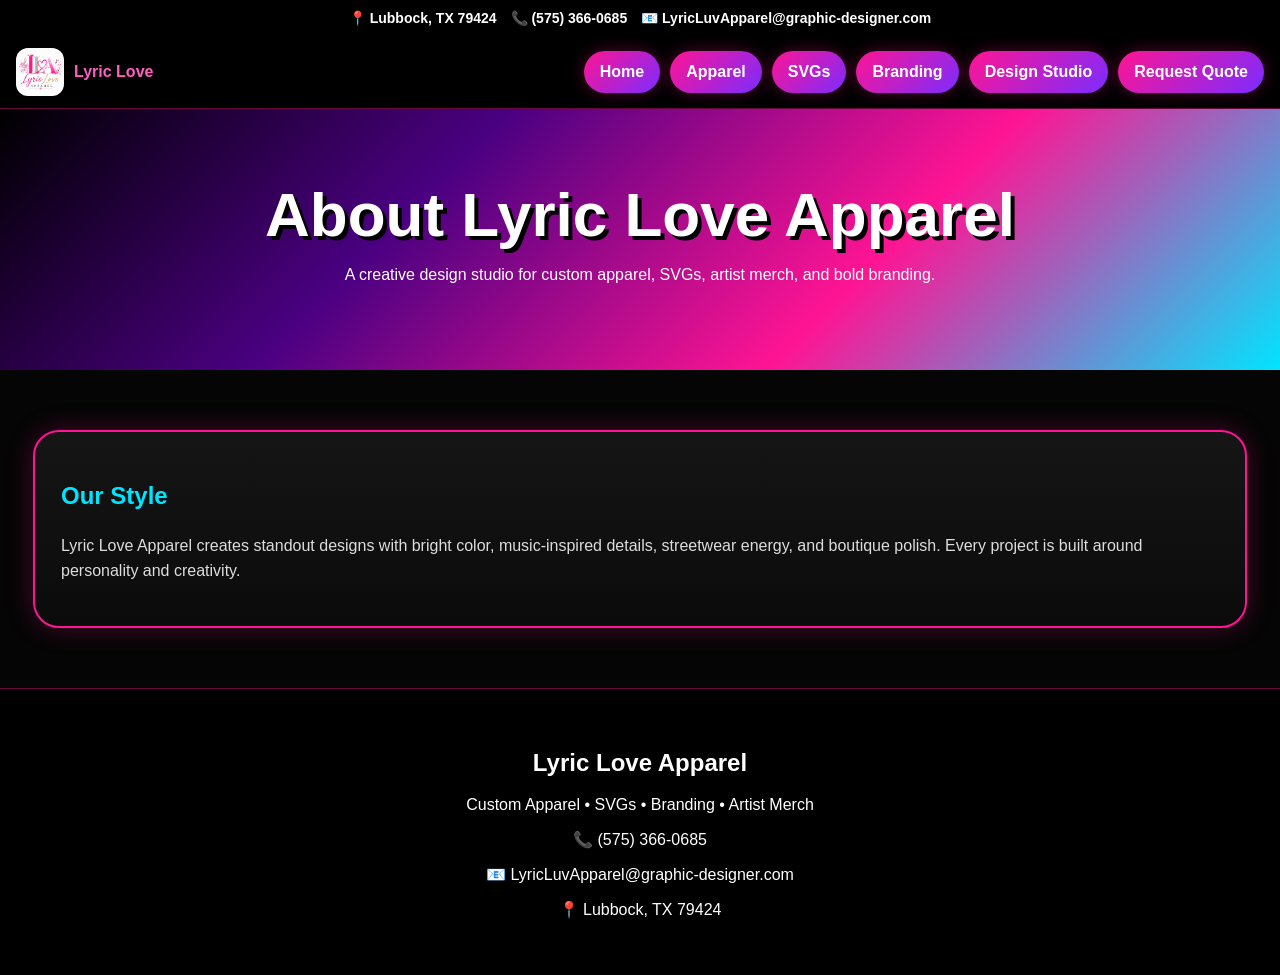
==== commit c0f4c3ae: "Add files via upload" ====
--- a/about.html
+++ b/about.html
@@ -1,9 +1,7 @@
-<!doctype html><html lang="en"><head><meta charset="utf-8"><meta name="viewport" content="width=device-width,initial-scale=1"><title>About Us | Lyric Love Apparel</title><link rel="stylesheet" href="style.css"></head><body>
-<div class="topbar"><div>📍 Lubbock, TX 79424</div><div>📞 (575) 366-0685</div><div>📧 LyricLuvApparel@graphic-designer.com</div></div>
-<nav class="nav"><a class="brand" href="index.html"><img src="logo.png" alt="Lyric Love Apparel logo"><div>Lyric<span>Love</span> Apparel</div></a><div class="links"><a href="shop.html">Shop</a><a href="services.html">Services</a><a href="design-studio.html">Design Studio</a><a href="gallery.html">Gallery</a><a href="contact.html">Contact</a></div><a class="btn" href="contact.html">Request Quote</a></nav>
-<section class="hero"><div class="float f1">🎵</div><div class="float f2">✨</div><div class="float f3">💖</div><div class="float f4">🎤</div><div class="hero-card"><img class="hero-logo" src="logo.png" alt="Lyric Love Apparel"><div class="kicker">Music Inspired Apparel & Branding</div><h1>About Us</h1><p>Bright custom clothing, SVG designs, and boutique branding made bold, colorful, and unforgettable.</p><a class="btn" href="shop.html">Shop Collection</a> <a class="btn dark" href="design-studio.html">Start Custom Order</a></div></section>
-<section class="section"><h2 class="title">Shop the <span>Vibe</span></h2><div class="grid"><div class="card"><div class="mock"><span class="badge">NEW</span><div class="shirt"><i>Love<br>Lyrics</i></div></div><div class="card-body"><h3>Love & Lyrics Tee</h3><p class="price">$25+</p><p>Music-inspired black tee with bright custom artwork.</p><button class="mini-btn">Add to Cart</button></div></div><div class="card"><div class="mock"><span class="badge">BEST</span><div class="shirt hoodie"><i>Good<br>Vibes</i></div></div><div class="card-body"><h3>Color Splash Hoodie</h3><p class="price">$45+</p><p>Bright hoodie design with pink, teal, and purple energy.</p><button class="mini-btn">Add to Cart</button></div></div><div class="card"><div class="mock"><span class="badge">CUSTOM</span><div class="tote"></div></div><div class="card-body"><h3>Music Note Tote</h3><p class="price">$20+</p><p>Custom tote bag with music notes and sparkle accents.</p><button class="mini-btn">Add to Cart</button></div></div><div class="card"><div class="mock"><span class="badge">GIFT</span><div class="mug">☕</div></div><div class="card-body"><h3>Creative Mug</h3><p class="price">$15+</p><p>Personalized mug mockup for gifts, brands, and events.</p><button class="mini-btn">Add to Cart</button></div></div></div></section>
-<section class="section split"><div class="panel"><h2>About Lyric Love Apparel</h2><p>Lyric Love Apparel creates colorful custom apparel, SVG files, and digital branding packages for people and businesses who want to stand out. Every design is made with creativity, personality, and style.</p></div><div><div class="service"><h3>🎨 Custom SVG Designs</h3><p>Starting at $20</p></div><div class="service"><h3>👕 Custom Shirt Designs</h3><p>Starting at $35</p></div><div class="service"><h3>💼 Branding Packages</h3><p>Starting at $125</p></div><div class="service"><h3>✨ Complete Branding Package</h3><p>Starting at $300</p></div></div></section>
-<section class="section"><div class="banner"><h2>Design of the Week ✨</h2><p>Feature a new shirt, hoodie, or branding design every week to keep your boutique fresh.</p><a class="btn dark" href="design-studio.html">Request Yours</a></div></section>
-<section class="section" id="quote"><h2 class="title">Request a <span>Custom Design</span></h2><div class="form"><input placeholder="Your Name"><input placeholder="Phone Number"><input placeholder="Email"><select><option>What do you need?</option><option>Custom Shirt</option><option>SVG Design</option><option>Logo Design</option><option>Branding Package</option></select><textarea rows="5" placeholder="Tell me your idea, colors, theme, sizes, and deadline."></textarea><button class="btn">Submit Request</button></div></section>
-<div class="cart" data-count="0">🛒 Cart 0</div><footer><h2>Lyric Love Apparel</h2><p>Custom Apparel • SVGs • Branding</p><p>📞 (575) 366-0685</p><p>📧 LyricLuvApparel@graphic-designer.com</p></footer><script src="script.js"></script></body></html>
+<!DOCTYPE html><html lang="en"><head><meta charset="UTF-8"><meta name="viewport" content="width=device-width, initial-scale=1.0"><title>About | Lyric Love Apparel</title><link rel="stylesheet" href="style.css"></head><body>
+<div class="topbar"><span>📍 Lubbock, TX 79424</span><span>📞 (575) 366-0685</span><span>📧 LyricLuvApparel@graphic-designer.com</span></div>
+<nav class="nav"><a class="brand" href="index.html"><img src="logo.png" alt="Lyric Love Apparel"><span>Lyric Love</span></a><button class="menu-toggle" onclick="toggleMenu()">☰</button><div class="navlinks" id="navlinks"><a href="index.html">Home</a><a href="shop.html">Apparel</a><a href="svgs.html">SVGs</a><a href="services.html">Branding</a><a href="design-studio.html">Design Studio</a><a class="pill" href="contact.html">Request Quote</a></div></nav>
+<section class="page-hero"><h1>About Lyric Love Apparel</h1><p>A creative design studio for custom apparel, SVGs, artist merch, and bold branding.</p></section><section class="section"><div class="card"><h3>Our Style</h3><p>Lyric Love Apparel creates standout designs with bright color, music-inspired details, streetwear energy, and boutique polish. Every project is built around personality and creativity.</p></div></section>
+<footer><h2>Lyric Love Apparel</h2><p>Custom Apparel • SVGs • Branding • Artist Merch</p><p>📞 (575) 366-0685</p><p>📧 LyricLuvApparel@graphic-designer.com</p><p>📍 Lubbock, TX 79424</p></footer>
+<script src="script.js"></script>
+</body></html>
--- a/style.css
+++ b/style.css
@@ -1 +1 @@
-:root{--pink:#ff1493;--teal:#12d7d7;--purple:#8a35ff;--gold:#ffd34d;--black:#050505;--white:#fff;--soft:#fff1fb}*{box-sizing:border-box}body{margin:0;font-family:Arial,Helvetica,sans-serif;background:#fff;color:#111;overflow-x:hidden}a{text-decoration:none;color:inherit}.topbar{background:#000;color:white;display:flex;justify-content:space-around;gap:10px;flex-wrap:wrap;padding:11px 16px;font-weight:700}.nav{position:sticky;top:0;z-index:20;background:white;display:flex;align-items:center;justify-content:space-between;padding:12px 5%;box-shadow:0 8px 20px #0002}.brand{display:flex;align-items:center;gap:12px;font-weight:900;font-size:26px;color:var(--pink)}.brand img{height:78px;width:auto}.brand span{color:var(--teal)}.links{display:flex;gap:20px;font-weight:900}.links a:hover{color:var(--pink)}.btn{display:inline-block;background:linear-gradient(90deg,var(--pink),var(--purple));color:white;padding:14px 24px;border-radius:999px;font-weight:900;box-shadow:0 10px 24px #ff149355}.btn.dark{background:#000}.hero{position:relative;min-height:86vh;display:grid;place-items:center;text-align:center;color:white;padding:65px 18px;background:radial-gradient(circle at 20% 10%,#00e5ff 0 12%,transparent 26%),radial-gradient(circle at 80% 18%,#ff2aa3 0 10%,transparent 27%),linear-gradient(135deg,#08c7e8,#7448ff 48%,#ff1493 78%,#ffd34d);overflow:hidden}.hero:before{content:"";position:absolute;inset:0;background-image:radial-gradient(#fff 1px,transparent 1px),radial-gradient(#000 1.5px,transparent 1.5px);background-size:42px 42px,78px 78px;opacity:.22}.hero-card{position:relative;max-width:980px}.hero-logo{width:min(500px,90vw);filter:drop-shadow(0 14px 12px #0007);border-radius:18px;background:#ffffffdd;padding:8px;margin-bottom:20px}.kicker{font-weight:900;letter-spacing:4px;text-transform:uppercase;color:#fff;text-shadow:2px 2px #000}.hero h1{font-size:clamp(42px,8vw,82px);line-height:.95;margin:15px 0;text-shadow:5px 6px #000}.hero p{font-size:clamp(18px,3vw,26px);max-width:760px;margin:0 auto 25px}.float{position:absolute;font-size:44px;animation:float 5s ease-in-out infinite}.f1{left:8%;top:18%}.f2{right:9%;top:22%;animation-delay:1s}.f3{left:12%;bottom:18%;animation-delay:2s}.f4{right:13%;bottom:17%;animation-delay:.5s}@keyframes float{50%{transform:translateY(-22px) rotate(10deg)}}.section{padding:65px 5%;max-width:1250px;margin:auto}.title{text-align:center;font-size:clamp(34px,6vw,54px);margin:0 0 30px}.title span{color:var(--pink)}.grid{display:grid;grid-template-columns:repeat(auto-fit,minmax(230px,1fr));gap:24px}.card{background:white;border-radius:28px;overflow:hidden;box-shadow:0 12px 35px #0002;border:3px solid #ffe0f4;transition:.25s}.card:hover{transform:translateY(-8px)}.mock{height:230px;display:grid;place-items:center;position:relative;background:linear-gradient(135deg,#ffedf8,#cfffff,#fff2bd)}.shirt{width:138px;height:112px;background:#111;border-radius:18px 18px 28px 28px;position:relative;filter:drop-shadow(0 8px 12px #0004)}.shirt:before,.shirt:after{content:"";position:absolute;top:12px;width:50px;height:45px;background:#111}.shirt:before{left:-34px;transform:rotate(22deg);border-radius:12px}.shirt:after{right:-34px;transform:rotate(-22deg);border-radius:12px}.shirt i{position:absolute;inset:25px 8px;color:#ff1493;font-style:normal;text-align:center;font-weight:900;font-size:24px;text-shadow:1px 1px #00d7d7}.hoodie{background:linear-gradient(135deg,#ff1493,#10d7d7,#8a35ff)}.tote{width:130px;height:145px;background:white;border:8px solid #111;border-radius:10px;position:relative}.tote:before{content:"";position:absolute;top:-42px;left:30px;width:55px;height:45px;border:8px solid #111;border-bottom:0;border-radius:50px 50px 0 0}.mug{font-size:105px}.badge{position:absolute;top:15px;left:15px;background:var(--pink);color:white;padding:7px 12px;border-radius:999px;font-size:12px;font-weight:900}.card-body{padding:18px}.price{font-size:22px;color:var(--pink);font-weight:900}.mini-btn{background:#000;color:white;border:0;border-radius:999px;padding:11px 16px;font-weight:900;margin-top:12px}.split{display:grid;grid-template-columns:1fr 1fr;gap:28px;align-items:center}.panel{background:#000;color:white;border-radius:32px;padding:35px;box-shadow:0 14px 35px #0003}.panel h2{font-size:42px;color:var(--teal);margin:0 0 12px}.service{background:#fff8fd;border-left:8px solid var(--pink);padding:18px;border-radius:18px;margin:14px 0;box-shadow:0 6px 18px #0001}.banner{background:linear-gradient(90deg,var(--pink),var(--purple),var(--teal));color:white;text-align:center;border-radius:35px;padding:45px 22px}.form{background:white;padding:26px;border-radius:30px;box-shadow:0 12px 35px #0002}input,select,textarea{width:100%;padding:15px;border:2px solid #eee;border-radius:14px;margin:8px 0;font-size:16px}footer{background:#000;color:white;text-align:center;padding:45px 18px}.cart{position:fixed;right:16px;bottom:16px;background:#ff1493;color:white;border-radius:999px;padding:14px 18px;font-weight:900;box-shadow:0 10px 30px #0004;z-index:50}@media(max-width:850px){.links{display:none}.nav{padding:10px 4%}.brand{font-size:30px}.brand img{display:none}.split{grid-template-columns:1fr}.hero{min-height:78vh}.hero-logo{width:min(370px,92vw)}.topbar{justify-content:flex-start}.btn{padding:13px 18px}.hero h1{text-shadow:3px 4px #000}}
+:root{--pink:#ff1493;--cyan:#00e5ff;--purple:#7b2cff;--dark:#050505;--card:#111;--text:#fff;--muted:#cfcfcf;--gold:#ffd166}*{box-sizing:border-box}body{margin:0;background:var(--dark);color:var(--text);font-family:Arial,Helvetica,sans-serif}a{color:inherit}.topbar{background:#000;display:flex;gap:14px;justify-content:center;flex-wrap:wrap;padding:10px 12px;font-size:14px;font-weight:700}.nav{position:sticky;top:0;z-index:20;background:rgba(0,0,0,.92);backdrop-filter:blur(8px);display:flex;align-items:center;justify-content:space-between;gap:12px;padding:12px 16px;border-bottom:1px solid #ff149366}.brand{display:flex;align-items:center;gap:10px;text-decoration:none;font-weight:900;color:#fff}.brand img{width:48px;height:48px;object-fit:cover;border-radius:12px}.brand span{color:#ff5fc2}.navlinks{display:flex;gap:10px;align-items:center;flex-wrap:wrap}.navlinks a,.pill,.btn,.blackbtn{border-radius:999px;text-decoration:none;font-weight:800;padding:12px 16px;display:inline-block}.navlinks a,.btn{background:linear-gradient(135deg,var(--pink),var(--purple));color:#fff;box-shadow:0 0 16px #ff149350}.blackbtn{background:#000;border:1px solid #fff;color:#fff}.menu-toggle{display:none;background:var(--pink);color:#fff;border:0;border-radius:14px;padding:11px 14px;font-size:20px}.hero{min-height:78vh;background:radial-gradient(circle at 20% 20%,#ff149355,transparent 30%),radial-gradient(circle at 85% 20%,#00e5ff55,transparent 24%),linear-gradient(135deg,#000,#35115f,#ff1493,#00e5ff);display:grid;grid-template-columns:1.05fr .95fr;gap:24px;align-items:center;padding:60px 6vw;overflow:hidden}.hero h1{font-size:clamp(42px,7vw,78px);line-height:.95;margin:12px 0;text-shadow:4px 4px #000}.hero p{font-size:19px;line-height:1.5;max-width:640px}.hero-media{position:relative}.hero-media img{width:100%;border-radius:30px;border:3px solid #fff;box-shadow:0 0 38px #ff149399}.spark{font-size:32px;letter-spacing:8px}.section{padding:60px 18px;max-width:1250px;margin:auto}.title{text-align:center;font-size:clamp(30px,5vw,48px);margin:0 0 28px}.subtitle{text-align:center;color:var(--muted);max-width:750px;margin:-10px auto 28px}.grid{display:grid;grid-template-columns:repeat(auto-fit,minmax(250px,1fr));gap:24px}.card,.product-card,.svg-card,.form-wrap{background:linear-gradient(180deg,#151515,#0b0b0b);border:2px solid var(--pink);border-radius:26px;overflow:hidden;box-shadow:0 0 26px #ff149344}.card{padding:26px}.card h3{color:var(--cyan);font-size:24px}.card p,.details{color:#ddd;line-height:1.55}.product-card img,.svg-card img{width:100%;height:330px;object-fit:cover;background:#fff;display:block}.product-info,.info{padding:18px}.tag,.badge{background:var(--pink);border-radius:999px;padding:7px 12px;display:inline-block;font-size:12px;font-weight:900}.product-info h3,.info h2{color:var(--cyan);font-size:23px;margin:12px 0 8px}.price{color:var(--pink);font-weight:900;font-size:22px}.options{background:#1e1e1e;border-radius:16px;padding:12px;color:#eee;margin:12px 0}.btns{display:flex;flex-wrap:wrap;gap:10px;margin-top:14px}.banner{background:linear-gradient(135deg,var(--pink),var(--cyan));border-radius:28px;padding:36px 18px;text-align:center;color:#fff;box-shadow:0 0 26px #00e5ff55}.filters,.categories,.search-box{text-align:center;margin:20px auto}.filter,.cat{display:inline-block;margin:6px;padding:10px 15px;border:1px solid var(--pink);border-radius:999px}.search-box input,input,select,textarea{width:100%;padding:15px;border-radius:14px;border:1px solid #333;font-size:16px}.search-box input{max-width:560px;border:2px solid var(--pink)}label{color:var(--cyan);font-weight:900;margin-top:16px;display:block}.form-wrap{max-width:780px;margin:30px auto;padding:26px}.gallery{columns:3 260px;column-gap:20px}.gallery img{width:100%;margin:0 0 18px;border-radius:22px;border:2px solid #ff1493}.request-hero,.shop-hero,.svg-hero,.page-hero{text-align:center;padding:70px 18px;background:linear-gradient(135deg,#000,#4b0082,#ff1493,#00e5ff)}.request-hero h1,.shop-hero h1,.svg-hero h1,.page-hero h1{font-size:clamp(36px,7vw,62px);text-shadow:4px 4px #000;margin:0 0 12px}footer{text-align:center;background:#000;padding:40px 18px;color:#fff;border-top:1px solid #ff149366}.float{animation:float 4s ease-in-out infinite}@keyframes float{0%,100%{transform:translateY(0)}50%{transform:translateY(-10px)}}@media(max-width:760px){.hero{grid-template-columns:1fr;text-align:center;padding:42px 18px}.nav{align-items:flex-start}.menu-toggle{display:block}.navlinks{display:none;width:100%;padding-top:10px}.navlinks.open{display:flex}.product-card img,.svg-card img{height:auto}.topbar{font-size:12px}.brand span{display:none}}
